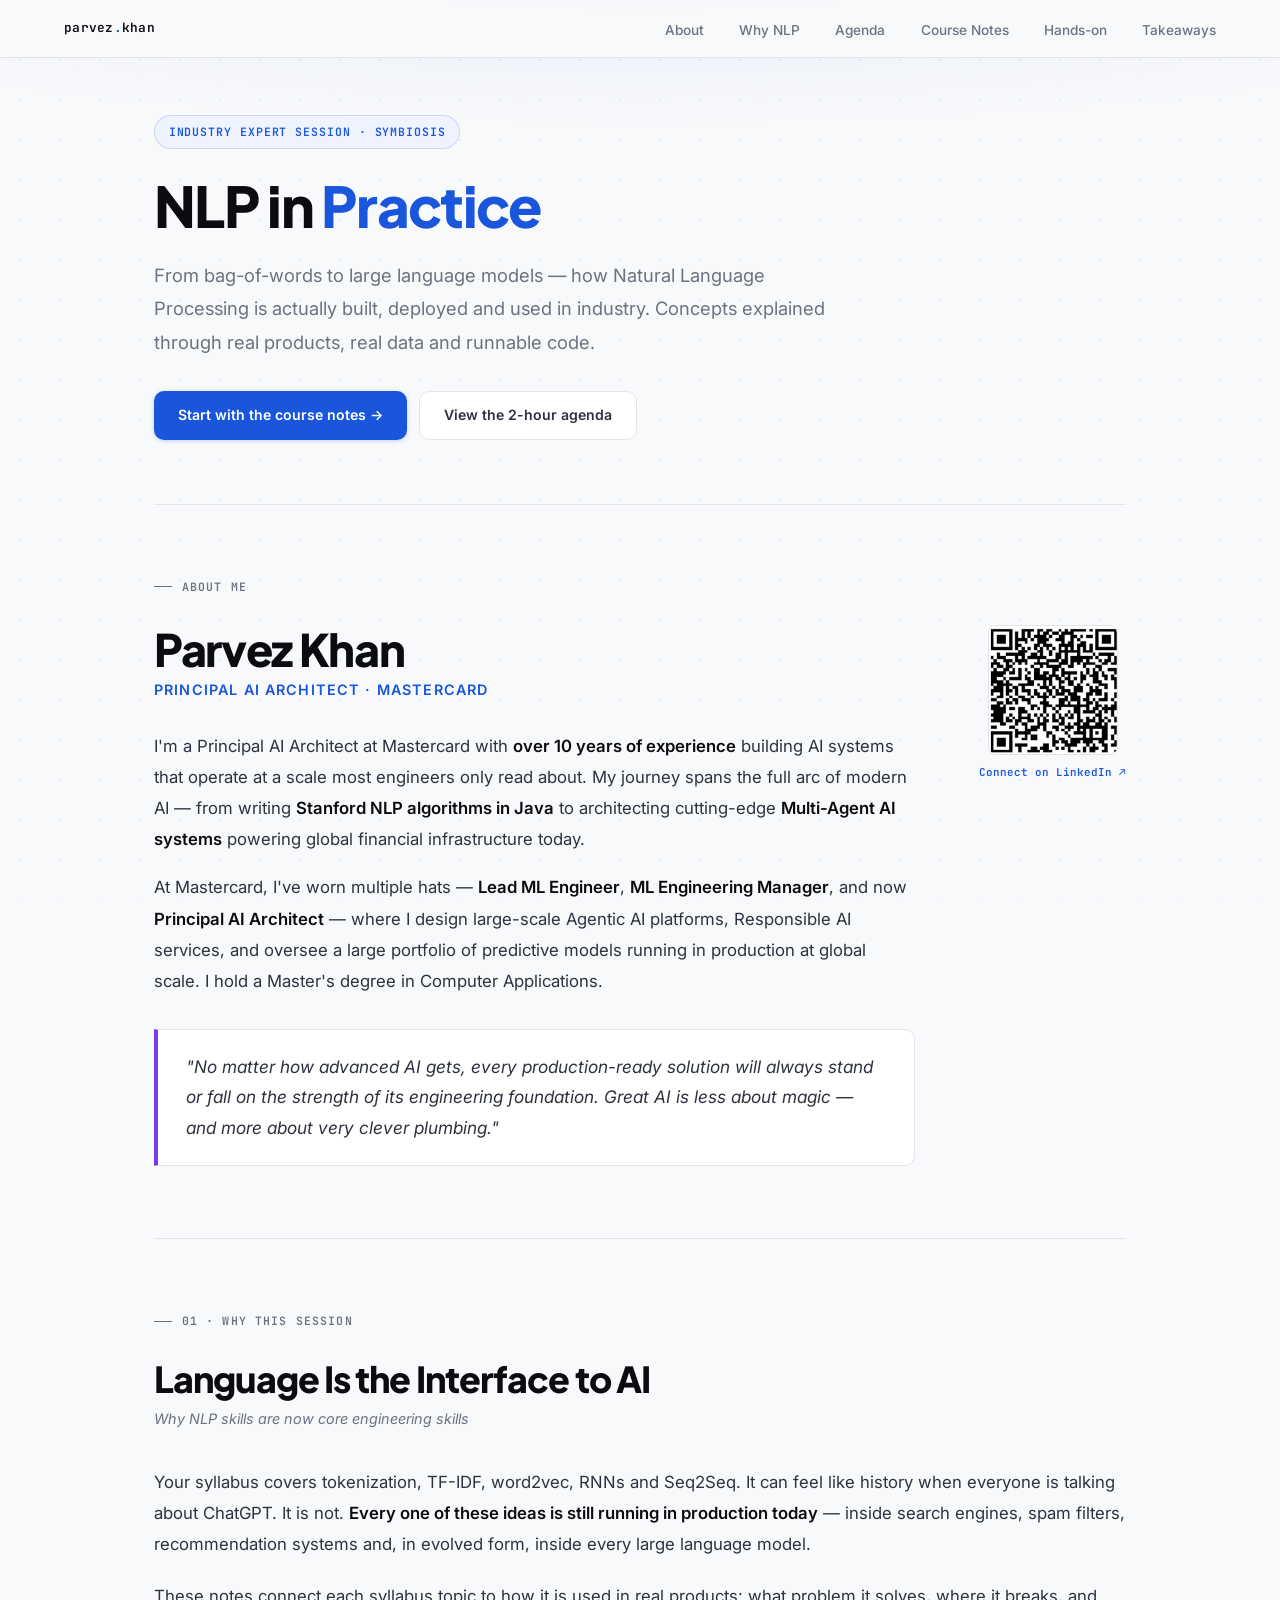
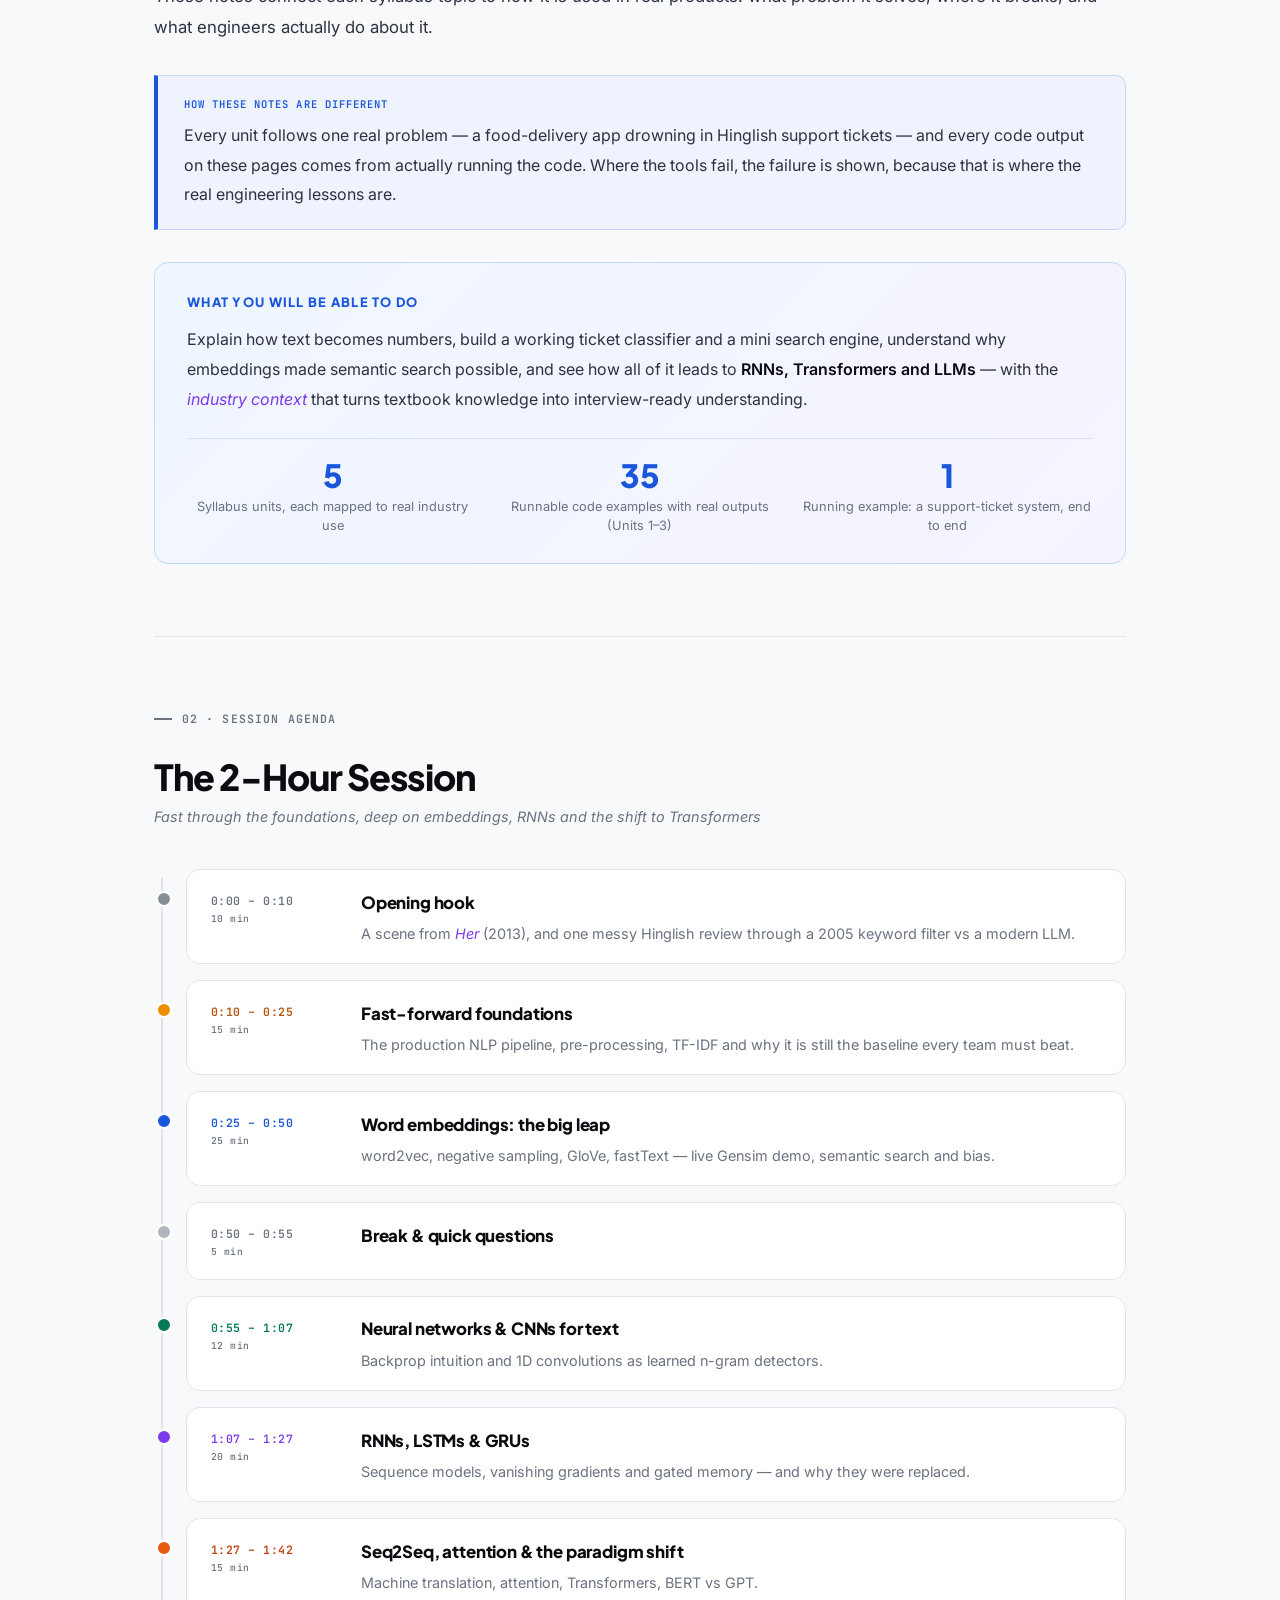
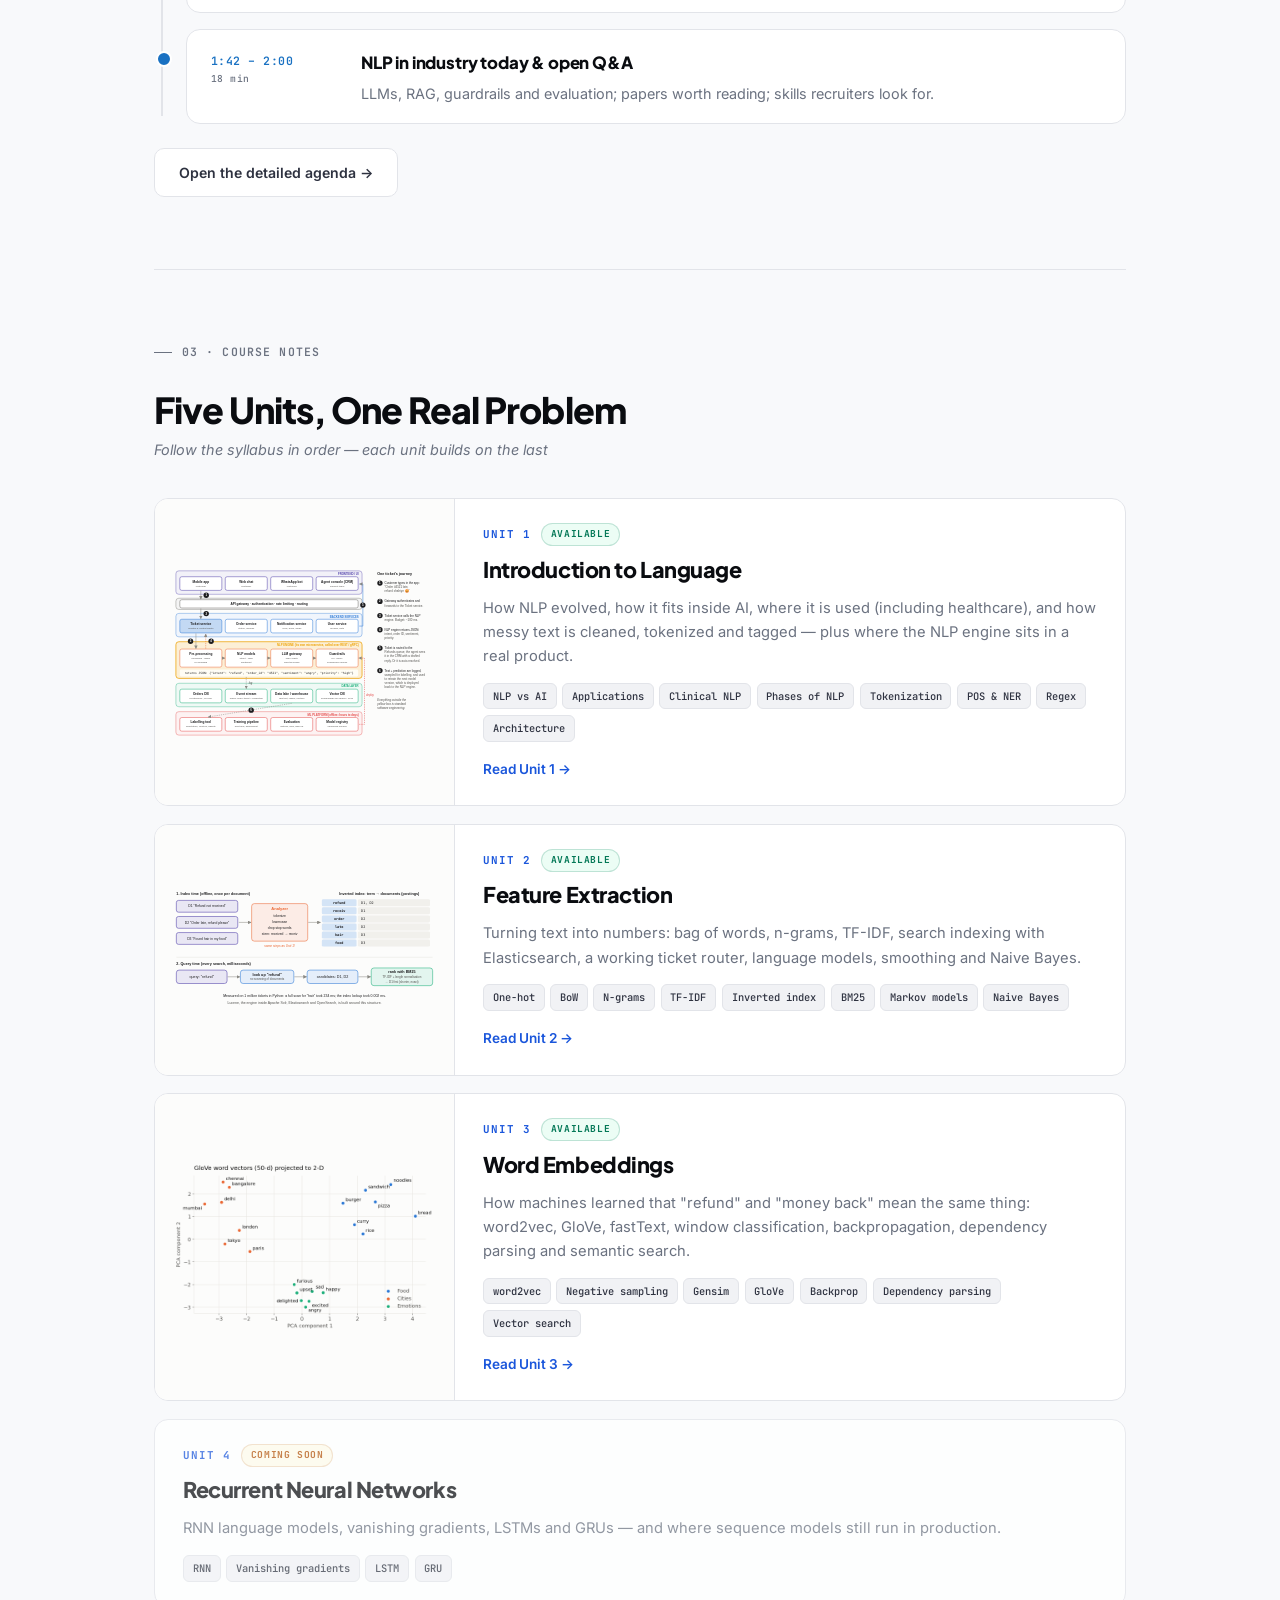
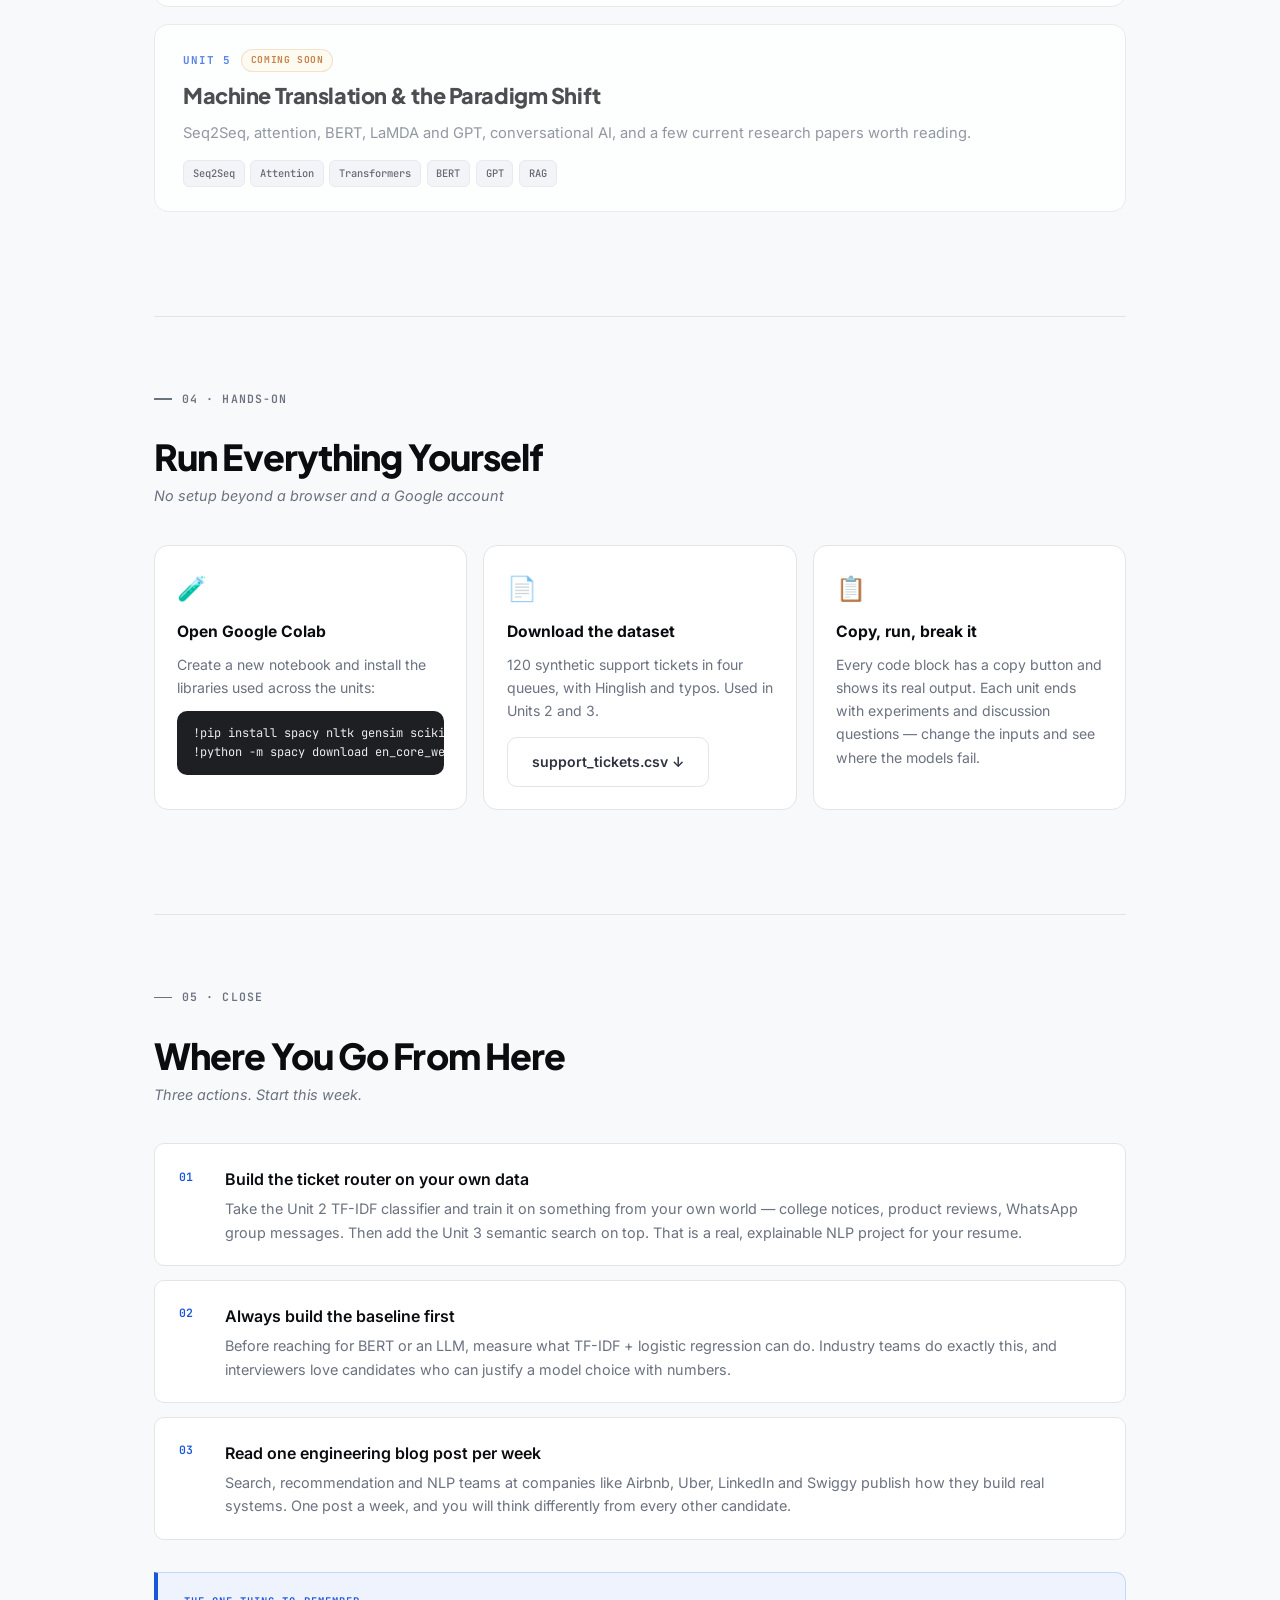
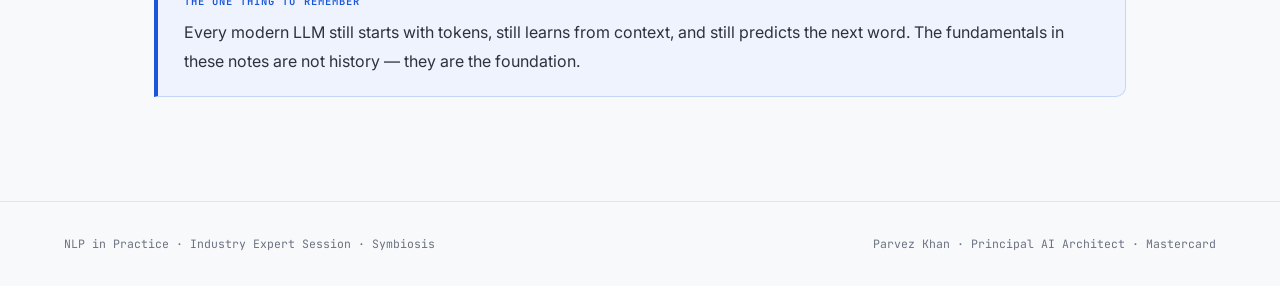
==== nlp_session_site/index.html @ 84d64fca "Added unit 1 to 3" ====
<!DOCTYPE html>
<html lang="en">
<head>
  <meta charset="UTF-8"/>
  <meta name="viewport" content="width=device-width, initial-scale=1.0"/>
  <title>NLP in Practice — Parvez Khan</title>
  <meta name="description" content="Industry expert session on Natural Language Processing for Symbiosis students: course notes, diagrams, runnable code and real-world examples."/>
  <link href="https://fonts.googleapis.com/css2?family=Inter:wght@300;400;500;600;700&family=Plus+Jakarta+Sans:wght@700;800&family=JetBrains+Mono:wght@400;500;600&display=swap" rel="stylesheet"/>
  <style>
    :root {
      --bg:         #f8f9fb;
      --bg2:        #f1f2f5;
      --surface:    #ffffff;
      --border:     #e2e4e9;
      --border2:    #cdd0d8;
      --ink:        #0a0c10;
      --ink2:       #2e3240;
      --ink3:       #6b7280;
      --accent:     #1a56db;
      --accent-bg:  #eef3fd;
      --accent2:    #7c3aed;
      --accent2-bg: #f3f0ff;
      --green:      #047857;
      --green-bg:   #ecfdf5;
      --amber:      #b45309;
      --amber-bg:   #fffbeb;
      --radius:     10px;
      --radius-lg:  14px;
    }
    *, *::before, *::after { margin: 0; padding: 0; box-sizing: border-box; }
    html { scroll-behavior: smooth; scroll-padding-top: 72px; }
    body {
      background: var(--bg); color: var(--ink);
      font-family: 'Inter', sans-serif; font-weight: 400;
      line-height: 1.75; font-size: 20px;
    }
    body::before {
      content: ''; position: fixed; inset: 0; z-index: 0; pointer-events: none;
      background-image:
        radial-gradient(circle, rgba(26,86,219,0.07) 1px, transparent 1px),
        radial-gradient(circle, rgba(124,58,237,0.04) 1px, transparent 1px);
      background-size: 40px 40px, 80px 80px;
      background-position: 0 0, 20px 20px;
    }
    body::after {
      content: ''; position: fixed; top: 0; left: 0; right: 0; height: 420px;
      z-index: 0; pointer-events: none;
      background: radial-gradient(ellipse 80% 40% at 50% -10%, rgba(26,86,219,0.08), transparent);
    }
    .page, nav, footer { position: relative; z-index: 1; }
    a { color: var(--accent); }

    /* NAV */
    nav {
      position: fixed; top: 0; left: 0; right: 0; z-index: 100;
      background: rgba(248,249,251,0.94); backdrop-filter: blur(14px);
      border-bottom: 1px solid var(--border); height: 58px;
      display: flex; align-items: center; justify-content: space-between; padding: 0 4rem;
    }
    .nav-logo { font-family: 'JetBrains Mono', monospace; font-size: 0.8rem; font-weight: 600; color: var(--ink); letter-spacing: 0.02em; text-decoration: none; }
    .nav-logo span { color: var(--accent); }
    .nav-links { display: flex; gap: 2.2rem; list-style: none; }
    .nav-links a { font-size: 0.85rem; color: var(--ink3); text-decoration: none; font-weight: 500; transition: color 0.15s; }
    .nav-links a:hover { color: var(--ink); }

    /* LAYOUT */
    .page { max-width: 1100px; margin: 0 auto; padding: 0 4rem; }

    /* HEADER */
    .page-header { padding: 7rem 0 4rem; border-bottom: 1px solid var(--border); }
    .page-kicker {
      display: inline-flex; align-items: center; gap: 0.5rem;
      background: var(--accent-bg); color: var(--accent);
      font-family: 'JetBrains Mono', monospace; font-size: 0.72rem; font-weight: 600;
      letter-spacing: 0.08em; text-transform: uppercase;
      padding: 0.35rem 0.85rem; border-radius: 999px;
      border: 1px solid rgba(26,86,219,0.18); margin-bottom: 1.75rem;
    }
    .page-title {
      font-family: 'Plus Jakarta Sans', sans-serif;
      font-size: clamp(2.2rem, 4.4vw, 3.8rem); line-height: 1.04; letter-spacing: -0.03em;
      font-weight: 800; color: var(--ink); margin-bottom: 1.5rem;
    }
    .page-title .accent-word { color: var(--accent); }
    .page-desc { font-size: 1.15rem; color: var(--ink3); max-width: 700px; line-height: 1.8; }
    .header-actions { display: flex; flex-wrap: wrap; gap: 0.75rem; margin-top: 2rem; }
    .btn {
      display: inline-flex; align-items: center; gap: 0.4rem;
      font-size: 0.88rem; font-weight: 600; padding: 0.7rem 1.5rem; border-radius: var(--radius);
      text-decoration: none; transition: all 0.15s; white-space: nowrap;
      background: var(--accent); color: #fff; box-shadow: 0 1px 4px rgba(26,86,219,0.25);
    }
    .btn:hover { background: #1648c2; transform: translateY(-1px); box-shadow: 0 4px 10px rgba(26,86,219,0.3); }
    .btn.ghost { background: var(--surface); color: var(--ink2); border: 1px solid var(--border); box-shadow: none; }
    .btn.ghost:hover { border-color: var(--border2); color: var(--ink); }

    /* ABOUT */
    .about-section { padding: 4.5rem 0; border-bottom: 1px solid var(--border); }
    .about-layout { display: grid; grid-template-columns: 1fr auto; gap: 4rem; align-items: start; }
    .section-label {
      font-family: 'JetBrains Mono', monospace; font-size: 0.72rem; font-weight: 600;
      color: var(--ink3); text-transform: uppercase; letter-spacing: 0.1em; margin-bottom: 1.75rem;
      display: flex; align-items: center; gap: 0.6rem;
    }
    .section-label::before { content: ''; display: inline-block; width: 18px; height: 1.5px; background: var(--ink3); }
    .about-name { font-family: 'Plus Jakarta Sans', sans-serif; font-size: 2.8rem; font-weight: 800; letter-spacing: -0.03em; color: var(--ink); margin-bottom: 0.35rem; line-height: 1.05; }
    .about-role { font-size: 0.9rem; font-weight: 600; color: var(--accent); text-transform: uppercase; letter-spacing: 0.08em; margin-bottom: 1.75rem; }
    .about-bio { font-size: 1.05rem; color: var(--ink2); line-height: 1.85; margin-bottom: 1.1rem; }
    .about-bio strong { color: var(--ink); font-weight: 600; }
    .belief-card {
      background: var(--surface); border: 1px solid var(--border); border-left: 4px solid var(--accent2);
      border-radius: 0 var(--radius) var(--radius) 0; padding: 1.4rem 1.75rem; margin-top: 2rem;
    }
    .belief-card p { font-size: 1.08rem; font-style: italic; color: var(--ink2); line-height: 1.75; margin: 0; }
    .qr { width: 130px; height: 130px; border-radius: 8px; display: block; border: 1px solid var(--border); background: #fff; }
    .qr-link { display: flex; flex-direction: column; align-items: center; gap: 0.5rem; text-decoration: none; }
    .qr-link span { font-family: 'JetBrains Mono', monospace; font-size: 0.68rem; font-weight: 600; color: var(--accent); }
    .qr-link:hover span { text-decoration: underline; }

    /* SECTIONS */
    .section { padding: 4.5rem 0; border-bottom: 1px solid var(--border); }
    .section:last-child { border-bottom: none; }
    h2 { font-family: 'Plus Jakarta Sans', sans-serif; font-size: clamp(1.8rem, 2.8vw, 2.5rem); font-weight: 800; line-height: 1.12; letter-spacing: -0.025em; color: var(--ink); margin-bottom: 0.4rem; }
    .section-sub { font-size: 0.9rem; color: var(--ink3); margin-bottom: 2.25rem; font-style: italic; }
    p { margin-bottom: 1.3rem; color: var(--ink2); font-size: 1.05rem; line-height: 1.85; }
    p:last-child { margin-bottom: 0; }
    strong { color: var(--ink); font-weight: 600; }
    em { color: var(--accent2); font-style: italic; }
    code { font-family: 'JetBrains Mono', monospace; font-size: 0.82em; background: var(--bg2); padding: 0.15em 0.45em; border-radius: 4px; color: var(--accent2); border: 1px solid var(--border); }

    .callout {
      background: var(--accent-bg); border: 1px solid rgba(26,86,219,0.18); border-left: 4px solid var(--accent);
      border-radius: 0 var(--radius) var(--radius) 0; padding: 1.2rem 1.6rem; margin: 2rem 0;
    }
    .callout-label { font-family: 'JetBrains Mono', monospace; font-size: 0.66rem; font-weight: 600; color: var(--accent); text-transform: uppercase; letter-spacing: 0.1em; margin-bottom: 0.45rem; }
    .callout p { margin: 0; font-size: 1rem; }

    .why-matters-box {
      margin-top: 2rem; background: linear-gradient(135deg, #eff6ff 0%, #f5f3ff 100%);
      border: 1px solid #bfdbfe; border-radius: var(--radius-lg); padding: 1.75rem 2rem;
    }
    .why-matters-label { font-family: 'Plus Jakarta Sans', sans-serif; font-size: 0.8rem; font-weight: 800; color: var(--accent); text-transform: uppercase; letter-spacing: 0.1em; margin-bottom: 0.75rem; }
    .why-matters-text { font-size: 1rem; color: var(--ink2); line-height: 1.85; margin-bottom: 1.5rem; }
    .why-stats { display: grid; grid-template-columns: repeat(3, 1fr); gap: 1rem; padding-top: 1.25rem; border-top: 1px solid rgba(26,86,219,0.12); }
    .why-stat { text-align: center; }
    .why-stat-num { font-family: 'Plus Jakarta Sans', sans-serif; font-size: 2rem; font-weight: 800; color: var(--accent); line-height: 1; margin-bottom: 0.35rem; }
    .why-stat-label { font-size: 0.8rem; color: var(--ink3); line-height: 1.5; }

    /* AGENDA TIMELINE */
    .timeline { margin: 2.5rem 0 1.5rem; position: relative; padding-left: 2rem; }
    .timeline::before { content: ''; position: absolute; left: 7px; top: 8px; bottom: 8px; width: 2px; background: var(--border); }
    .timeline-item { position: relative; margin-bottom: 1rem; }
    .timeline-dot { width: 16px; height: 16px; border-radius: 50%; position: absolute; left: -1.9rem; top: 1.35rem; border: 2px solid var(--surface); }
    .timeline-content { background: var(--surface); border: 1px solid var(--border); border-radius: var(--radius-lg); padding: 1.1rem 1.5rem; transition: box-shadow 0.15s; display: grid; grid-template-columns: 130px 1fr; gap: 1.25rem; }
    .timeline-content:hover { box-shadow: 0 2px 12px rgba(0,0,0,0.06); }
    .timeline-era { font-family: 'JetBrains Mono', monospace; font-size: 0.72rem; font-weight: 600; letter-spacing: 0.04em; padding-top: 0.2rem; }
    .timeline-era small { display: block; color: var(--ink3); font-weight: 500; }
    .timeline-title { font-family: 'Plus Jakarta Sans', sans-serif; font-size: 1.05rem; font-weight: 800; color: var(--ink); margin-bottom: 0.3rem; letter-spacing: -0.01em; }
    .timeline-desc { font-size: 0.9rem; color: var(--ink3); line-height: 1.65; margin: 0; }

    /* UNIT CARDS */
    .unit-grid { display: grid; grid-template-columns: 1fr; gap: 1.1rem; margin: 2rem 0; }
    .unit-card {
      display: grid; grid-template-columns: 300px 1fr; gap: 0;
      background: var(--surface); border: 1px solid var(--border); border-radius: var(--radius-lg);
      overflow: hidden; text-decoration: none; color: inherit;
      transition: box-shadow 0.15s, border-color 0.15s, transform 0.15s;
    }
    a.unit-card:hover { box-shadow: 0 6px 22px rgba(0,0,0,0.07); border-color: var(--border2); transform: translateY(-2px); }
    .unit-thumb { background: #fcfcfb; border-right: 1px solid var(--border); display: flex; align-items: center; justify-content: center; padding: 1rem; }
    .unit-thumb img { width: 100%; height: auto; display: block; }
    .unit-body { padding: 1.5rem 1.75rem; }
    .unit-num { font-family: 'JetBrains Mono', monospace; font-size: 0.68rem; font-weight: 700; color: var(--accent); text-transform: uppercase; letter-spacing: 0.1em; margin-bottom: 0.3rem; display: flex; gap: 0.6rem; align-items: center; }
    .status { font-size: 0.6rem; padding: 0.12rem 0.55rem; border-radius: 999px; letter-spacing: 0.06em; }
    .status.live { background: var(--green-bg); color: var(--green); border: 1px solid rgba(4,120,87,0.2); }
    .status.soon { background: var(--amber-bg); color: var(--amber); border: 1px solid rgba(180,83,9,0.2); }
    .unit-title { font-family: 'Plus Jakarta Sans', sans-serif; font-size: 1.35rem; font-weight: 800; letter-spacing: -0.02em; color: var(--ink); margin-bottom: 0.45rem; }
    .unit-desc { font-size: 0.92rem; color: var(--ink3); line-height: 1.65; margin-bottom: 0.9rem; }
    .chips { display: flex; flex-wrap: wrap; gap: 0.35rem; }
    .chip { font-family: 'JetBrains Mono', monospace; font-size: 0.65rem; font-weight: 500; padding: 0.2rem 0.55rem; border-radius: 6px; background: var(--bg2); color: var(--ink2); border: 1px solid var(--border); }
    .unit-cta { margin-top: 1rem; font-size: 0.85rem; font-weight: 600; color: var(--accent); }
    .unit-card.disabled { opacity: 0.72; grid-template-columns: 1fr; }
    .unit-card.disabled .unit-cta { color: var(--ink3); }

    /* HANDS-ON */
    .hands-grid { display: grid; grid-template-columns: repeat(3, 1fr); gap: 1rem; margin: 2rem 0; }
    .hands-card { min-width: 0; background: var(--surface); border: 1px solid var(--border); border-radius: var(--radius-lg); padding: 1.4rem; }
    .hands-icon { font-size: 1.5rem; margin-bottom: 0.5rem; }
    .hands-title { font-size: 0.98rem; font-weight: 700; color: var(--ink); margin-bottom: 0.45rem; }
    .hands-desc { font-size: 0.88rem; color: var(--ink3); line-height: 1.65; margin: 0; }
    pre.cmd { font-family: 'JetBrains Mono', monospace; font-size: 0.75rem; background: #1e1f23; color: #e9ecef; border-radius: var(--radius); padding: 0.8rem 1rem; margin-top: 0.75rem; overflow-x: auto; white-space: pre; line-height: 1.6; }

    /* TAKEAWAYS */
    .takeaway-list { counter-reset: tw; list-style: none; margin: 2rem 0; display: flex; flex-direction: column; gap: 0.85rem; }
    .takeaway-list li { counter-increment: tw; display: flex; gap: 1.25rem; align-items: flex-start; background: var(--surface); border: 1px solid var(--border); border-radius: var(--radius); padding: 1.3rem 1.5rem; }
    .takeaway-list li::before { content: "0" counter(tw); font-family: 'JetBrains Mono', monospace; font-size: 0.72rem; font-weight: 600; color: var(--accent); min-width: 26px; padding-top: 0.1rem; }
    .tw-title { font-weight: 600; font-size: 1rem; color: var(--ink); margin-bottom: 0.25rem; }
    .tw-desc { font-size: 0.9rem; color: var(--ink3); margin: 0; line-height: 1.65; }

    footer { border-top: 1px solid var(--border); padding: 2rem 4rem; display: flex; align-items: center; justify-content: space-between; font-size: 0.82rem; color: var(--ink3); flex-wrap: wrap; gap: 0.5rem; }
    footer span { font-family: 'JetBrains Mono', monospace; font-size: 0.72rem; }

    @media (max-width: 900px) {
      .page { padding: 0 2rem; }
      nav { padding: 0 2rem; }
      footer { padding: 2rem; }
      .unit-card { grid-template-columns: 1fr; }
      .unit-thumb { border-right: 0; border-bottom: 1px solid var(--border); max-height: 220px; overflow: hidden; }
      .hands-grid { grid-template-columns: minmax(0, 1fr); }
    }
    @media (max-width: 640px) {
      body { font-size: 18px; }
      .page { padding: 0 16px; }
      nav { padding: 0 16px; }
      footer { padding: 1.5rem 16px; }
      .nav-links { display: none; }
      .page-header { padding: 5.5rem 0 3rem; }
      .about-layout { grid-template-columns: 1fr; gap: 1.5rem; }
      .why-stats { grid-template-columns: 1fr; }
      .timeline-content { grid-template-columns: 1fr; gap: 0.3rem; }
      .why-matters-box { padding: 1.4rem; }
    }
  </style>
</head>
<body>

<nav>
  <a class="nav-logo" href="#top">parvez<span>.</span>khan</a>
  <ul class="nav-links">
    <li><a href="#about">About</a></li>
    <li><a href="#why">Why NLP</a></li>
    <li><a href="#agenda">Agenda</a></li>
    <li><a href="#units">Course Notes</a></li>
    <li><a href="#hands-on">Hands-on</a></li>
    <li><a href="#takeaways">Takeaways</a></li>
  </ul>
</nav>

<div class="page" id="top">

  <!-- HEADER -->
  <header class="page-header">
    <div class="page-kicker">Industry Expert Session · Symbiosis</div>
    <h1 class="page-title">NLP in <span class="accent-word">Practice</span></h1>
    <p class="page-desc">From bag-of-words to large language models — how Natural Language Processing is actually built, deployed and used in industry. Concepts explained through real products, real data and runnable code.</p>
    <div class="header-actions">
      <a class="btn" href="#units">Start with the course notes →</a>
      <a class="btn ghost" href="agenda.html">View the 2-hour agenda</a>
    </div>
  </header>

  <!-- ABOUT -->
  <section class="about-section" id="about">
    <div class="section-label">About Me</div>
    <div class="about-layout">
      <div>
        <div class="about-name">Parvez Khan</div>
        <div class="about-role">Principal AI Architect · Mastercard</div>
        <p class="about-bio">
          I'm a Principal AI Architect at Mastercard with <strong>over 10 years of experience</strong> building AI systems that operate at a scale most engineers only read about. My journey spans the full arc of modern AI — from writing <strong>Stanford NLP algorithms in Java</strong> to architecting cutting-edge <strong>Multi-Agent AI systems</strong> powering global financial infrastructure today.
        </p>
        <p class="about-bio">
          At Mastercard, I've worn multiple hats — <strong>Lead ML Engineer</strong>, <strong>ML Engineering Manager</strong>, and now <strong>Principal AI Architect</strong> — where I design large-scale Agentic AI platforms, Responsible AI services, and oversee a large portfolio of predictive models running in production at global scale. I hold a Master's degree in Computer Applications.
        </p>
        <div class="belief-card">
          <p>"No matter how advanced AI gets, every production-ready solution will always stand or fall on the strength of its engineering foundation. Great AI is less about magic — and more about very clever plumbing."</p>
        </div>
      </div>
      <a class="qr-link" href="https://www.linkedin.com/in/parvez-k-389065105" target="_blank" rel="noopener">
        <img class="qr" src="static/images/Parvez-LinkedIn-QR.jpeg" width="130" height="130" alt="QR code linking to Parvez Khan's LinkedIn profile"/>
        <span>Connect on LinkedIn ↗</span>
      </a>
    </div>
  </section>

  <!-- 01 WHY -->
  <section class="section" id="why">
    <div class="section-label">01 · Why This Session</div>
    <h2>Language Is the Interface to AI</h2>
    <div class="section-sub">Why NLP skills are now core engineering skills</div>
    <p>Your syllabus covers tokenization, TF-IDF, word2vec, RNNs and Seq2Seq. It can feel like history when everyone is talking about ChatGPT. It is not. <strong>Every one of these ideas is still running in production today</strong> — inside search engines, spam filters, recommendation systems and, in evolved form, inside every large language model.</p>
    <p>These notes connect each syllabus topic to how it is used in real products: what problem it solves, where it breaks, and what engineers actually do about it.</p>
    <div class="callout">
      <div class="callout-label">How these notes are different</div>
      <p>Every unit follows one real problem — a food-delivery app drowning in Hinglish support tickets — and every code output on these pages comes from actually running the code. Where the tools fail, the failure is shown, because that is where the real engineering lessons are.</p>
    </div>
    <div class="why-matters-box">
      <div class="why-matters-label">What you will be able to do</div>
      <p class="why-matters-text">Explain how text becomes numbers, build a working ticket classifier and a mini search engine, understand why embeddings made semantic search possible, and see how all of it leads to <strong>RNNs, Transformers and LLMs</strong> — with the <em>industry context</em> that turns textbook knowledge into interview-ready understanding.</p>
      <div class="why-stats">
        <div class="why-stat"><div class="why-stat-num">5</div><div class="why-stat-label">Syllabus units, each mapped to real industry use</div></div>
        <div class="why-stat"><div class="why-stat-num">35</div><div class="why-stat-label">Runnable code examples with real outputs (Units 1–3)</div></div>
        <div class="why-stat"><div class="why-stat-num">1</div><div class="why-stat-label">Running example: a support-ticket system, end to end</div></div>
      </div>
    </div>
  </section>

  <!-- 02 AGENDA -->
  <section class="section" id="agenda">
    <div class="section-label">02 · Session Agenda</div>
    <h2>The 2-Hour Session</h2>
    <div class="section-sub">Fast through the foundations, deep on embeddings, RNNs and the shift to Transformers</div>
    <div class="timeline">
      <div class="timeline-item"><div class="timeline-dot" style="background:#868e96"></div><div class="timeline-content"><div class="timeline-era" style="color:#6b7280">0:00 – 0:10<small>10 min</small></div><div><div class="timeline-title">Opening hook</div><p class="timeline-desc">A scene from <em>Her</em> (2013), and one messy Hinglish review through a 2005 keyword filter vs a modern LLM.</p></div></div></div>
      <div class="timeline-item"><div class="timeline-dot" style="background:#f08c00"></div><div class="timeline-content"><div class="timeline-era" style="color:#b45309">0:10 – 0:25<small>15 min</small></div><div><div class="timeline-title">Fast-forward foundations</div><p class="timeline-desc">The production NLP pipeline, pre-processing, TF-IDF and why it is still the baseline every team must beat.</p></div></div></div>
      <div class="timeline-item"><div class="timeline-dot" style="background:#1a56db"></div><div class="timeline-content"><div class="timeline-era" style="color:#1a56db">0:25 – 0:50<small>25 min</small></div><div><div class="timeline-title">Word embeddings: the big leap</div><p class="timeline-desc">word2vec, negative sampling, GloVe, fastText — live Gensim demo, semantic search and bias.</p></div></div></div>
      <div class="timeline-item"><div class="timeline-dot" style="background:#adb5bd"></div><div class="timeline-content"><div class="timeline-era" style="color:#6b7280">0:50 – 0:55<small>5 min</small></div><div><div class="timeline-title">Break &amp; quick questions</div></div></div></div>
      <div class="timeline-item"><div class="timeline-dot" style="background:#047857"></div><div class="timeline-content"><div class="timeline-era" style="color:#047857">0:55 – 1:07<small>12 min</small></div><div><div class="timeline-title">Neural networks &amp; CNNs for text</div><p class="timeline-desc">Backprop intuition and 1D convolutions as learned n-gram detectors.</p></div></div></div>
      <div class="timeline-item"><div class="timeline-dot" style="background:#7c3aed"></div><div class="timeline-content"><div class="timeline-era" style="color:#7c3aed">1:07 – 1:27<small>20 min</small></div><div><div class="timeline-title">RNNs, LSTMs &amp; GRUs</div><p class="timeline-desc">Sequence models, vanishing gradients and gated memory — and why they were replaced.</p></div></div></div>
      <div class="timeline-item"><div class="timeline-dot" style="background:#e8590c"></div><div class="timeline-content"><div class="timeline-era" style="color:#c2410c">1:27 – 1:42<small>15 min</small></div><div><div class="timeline-title">Seq2Seq, attention &amp; the paradigm shift</div><p class="timeline-desc">Machine translation, attention, Transformers, BERT vs GPT.</p></div></div></div>
      <div class="timeline-item"><div class="timeline-dot" style="background:#1971c2"></div><div class="timeline-content"><div class="timeline-era" style="color:#1971c2">1:42 – 2:00<small>18 min</small></div><div><div class="timeline-title">NLP in industry today &amp; open Q&amp;A</div><p class="timeline-desc">LLMs, RAG, guardrails and evaluation; papers worth reading; skills recruiters look for.</p></div></div></div>
    </div>
    <a class="btn ghost" href="agenda.html">Open the detailed agenda →</a>
  </section>

  <!-- 03 UNITS -->
  <section class="section" id="units">
    <div class="section-label">03 · Course Notes</div>
    <h2>Five Units, One Real Problem</h2>
    <div class="section-sub">Follow the syllabus in order — each unit builds on the last</div>
    <div class="unit-grid">

      <a class="unit-card" href="unit1_introduction_to_language.html">
        <div class="unit-thumb"><img src="static/images/unit1/nlp_system_architecture.svg" alt="Preview: where the NLP engine sits in a product architecture" loading="lazy"/></div>
        <div class="unit-body">
          <div class="unit-num">Unit 1 <span class="status live">Available</span></div>
          <div class="unit-title">Introduction to Language</div>
          <p class="unit-desc">How NLP evolved, how it fits inside AI, where it is used (including healthcare), and how messy text is cleaned, tokenized and tagged — plus where the NLP engine sits in a real product.</p>
          <div class="chips"><span class="chip">NLP vs AI</span><span class="chip">Applications</span><span class="chip">Clinical NLP</span><span class="chip">Phases of NLP</span><span class="chip">Tokenization</span><span class="chip">POS &amp; NER</span><span class="chip">Regex</span><span class="chip">Architecture</span></div>
          <div class="unit-cta">Read Unit 1 →</div>
        </div>
      </a>

      <a class="unit-card" href="unit2_feature_extraction.html">
        <div class="unit-thumb"><img src="static/images/unit2/inverted_index.svg" alt="Preview: how an inverted index is built and queried" loading="lazy"/></div>
        <div class="unit-body">
          <div class="unit-num">Unit 2 <span class="status live">Available</span></div>
          <div class="unit-title">Feature Extraction</div>
          <p class="unit-desc">Turning text into numbers: bag of words, n-grams, TF-IDF, search indexing with Elasticsearch, a working ticket router, language models, smoothing and Naive Bayes.</p>
          <div class="chips"><span class="chip">One-hot</span><span class="chip">BoW</span><span class="chip">N-grams</span><span class="chip">TF-IDF</span><span class="chip">Inverted index</span><span class="chip">BM25</span><span class="chip">Markov models</span><span class="chip">Naive Bayes</span></div>
          <div class="unit-cta">Read Unit 2 →</div>
        </div>
      </a>

      <a class="unit-card" href="unit3_word_embeddings.html">
        <div class="unit-thumb"><img src="static/images/unit3/embeddings_clusters.png" alt="Preview: GloVe word vectors forming clusters" loading="lazy"/></div>
        <div class="unit-body">
          <div class="unit-num">Unit 3 <span class="status live">Available</span></div>
          <div class="unit-title">Word Embeddings</div>
          <p class="unit-desc">How machines learned that "refund" and "money back" mean the same thing: word2vec, GloVe, fastText, window classification, backpropagation, dependency parsing and semantic search.</p>
          <div class="chips"><span class="chip">word2vec</span><span class="chip">Negative sampling</span><span class="chip">Gensim</span><span class="chip">GloVe</span><span class="chip">Backprop</span><span class="chip">Dependency parsing</span><span class="chip">Vector search</span></div>
          <div class="unit-cta">Read Unit 3 →</div>
        </div>
      </a>

      <div class="unit-card disabled">
        <div class="unit-body">
          <div class="unit-num">Unit 4 <span class="status soon">Coming soon</span></div>
          <div class="unit-title">Recurrent Neural Networks</div>
          <p class="unit-desc">RNN language models, vanishing gradients, LSTMs and GRUs — and where sequence models still run in production.</p>
          <div class="chips"><span class="chip">RNN</span><span class="chip">Vanishing gradients</span><span class="chip">LSTM</span><span class="chip">GRU</span></div>
        </div>
      </div>

      <div class="unit-card disabled">
        <div class="unit-body">
          <div class="unit-num">Unit 5 <span class="status soon">Coming soon</span></div>
          <div class="unit-title">Machine Translation &amp; the Paradigm Shift</div>
          <p class="unit-desc">Seq2Seq, attention, BERT, LaMDA and GPT, conversational AI, and a few current research papers worth reading.</p>
          <div class="chips"><span class="chip">Seq2Seq</span><span class="chip">Attention</span><span class="chip">Transformers</span><span class="chip">BERT</span><span class="chip">GPT</span><span class="chip">RAG</span></div>
        </div>
      </div>

    </div>
  </section>

  <!-- 04 HANDS-ON -->
  <section class="section" id="hands-on">
    <div class="section-label">04 · Hands-on</div>
    <h2>Run Everything Yourself</h2>
    <div class="section-sub">No setup beyond a browser and a Google account</div>
    <div class="hands-grid">
      <div class="hands-card">
        <div class="hands-icon">🧪</div>
        <div class="hands-title">Open Google Colab</div>
        <p class="hands-desc">Create a new notebook and install the libraries used across the units:</p>
        <pre class="cmd">!pip install spacy nltk gensim scikit-learn pandas
!python -m spacy download en_core_web_sm</pre>
      </div>
      <div class="hands-card">
        <div class="hands-icon">📄</div>
        <div class="hands-title">Download the dataset</div>
        <p class="hands-desc">120 synthetic support tickets in four queues, with Hinglish and typos. Used in Units 2 and 3.</p>
        <p style="margin-top:0.9rem"><a class="btn ghost" href="static/data/support_tickets.csv" download>support_tickets.csv ↓</a></p>
      </div>
      <div class="hands-card">
        <div class="hands-icon">📋</div>
        <div class="hands-title">Copy, run, break it</div>
        <p class="hands-desc">Every code block has a copy button and shows its real output. Each unit ends with experiments and discussion questions — change the inputs and see where the models fail.</p>
      </div>
    </div>
  </section>

  <!-- 05 TAKEAWAYS -->
  <section class="section" id="takeaways">
    <div class="section-label">05 · Close</div>
    <h2>Where You Go From Here</h2>
    <div class="section-sub">Three actions. Start this week.</div>
    <ul class="takeaway-list">
      <li><div><div class="tw-title">Build the ticket router on your own data</div><p class="tw-desc">Take the Unit 2 TF-IDF classifier and train it on something from your own world — college notices, product reviews, WhatsApp group messages. Then add the Unit 3 semantic search on top. That is a real, explainable NLP project for your resume.</p></div></li>
      <li><div><div class="tw-title">Always build the baseline first</div><p class="tw-desc">Before reaching for BERT or an LLM, measure what TF-IDF + logistic regression can do. Industry teams do exactly this, and interviewers love candidates who can justify a model choice with numbers.</p></div></li>
      <li><div><div class="tw-title">Read one engineering blog post per week</div><p class="tw-desc">Search, recommendation and NLP teams at companies like Airbnb, Uber, LinkedIn and Swiggy publish how they build real systems. One post a week, and you will think differently from every other candidate.</p></div></li>
    </ul>
    <div class="callout">
      <div class="callout-label">The one thing to remember</div>
      <p>Every modern LLM still starts with tokens, still learns from context, and still predicts the next word. The fundamentals in these notes are not history — they are the foundation.</p>
    </div>
  </section>

</div>

<footer>
  <span>NLP in Practice · Industry Expert Session · Symbiosis</span>
  <span>Parvez Khan · Principal AI Architect · Mastercard</span>
</footer>

</body>
</html>
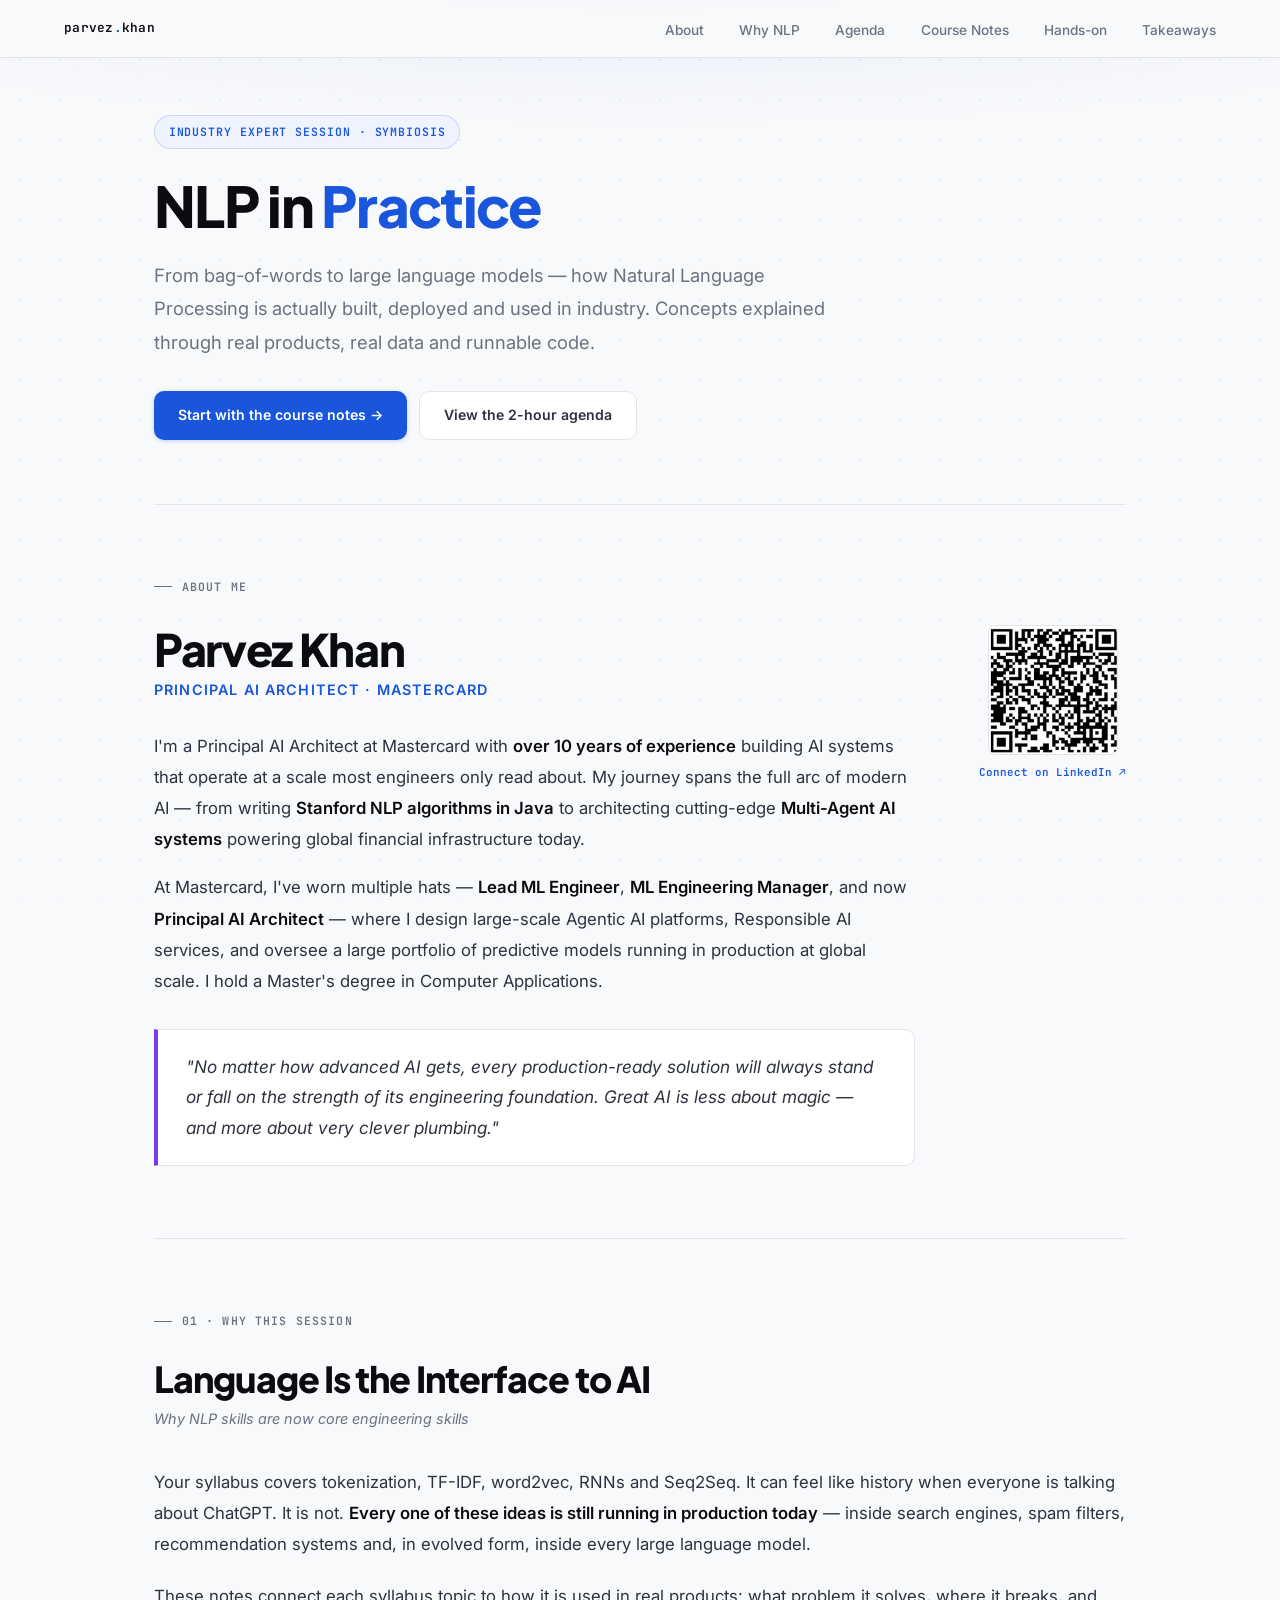
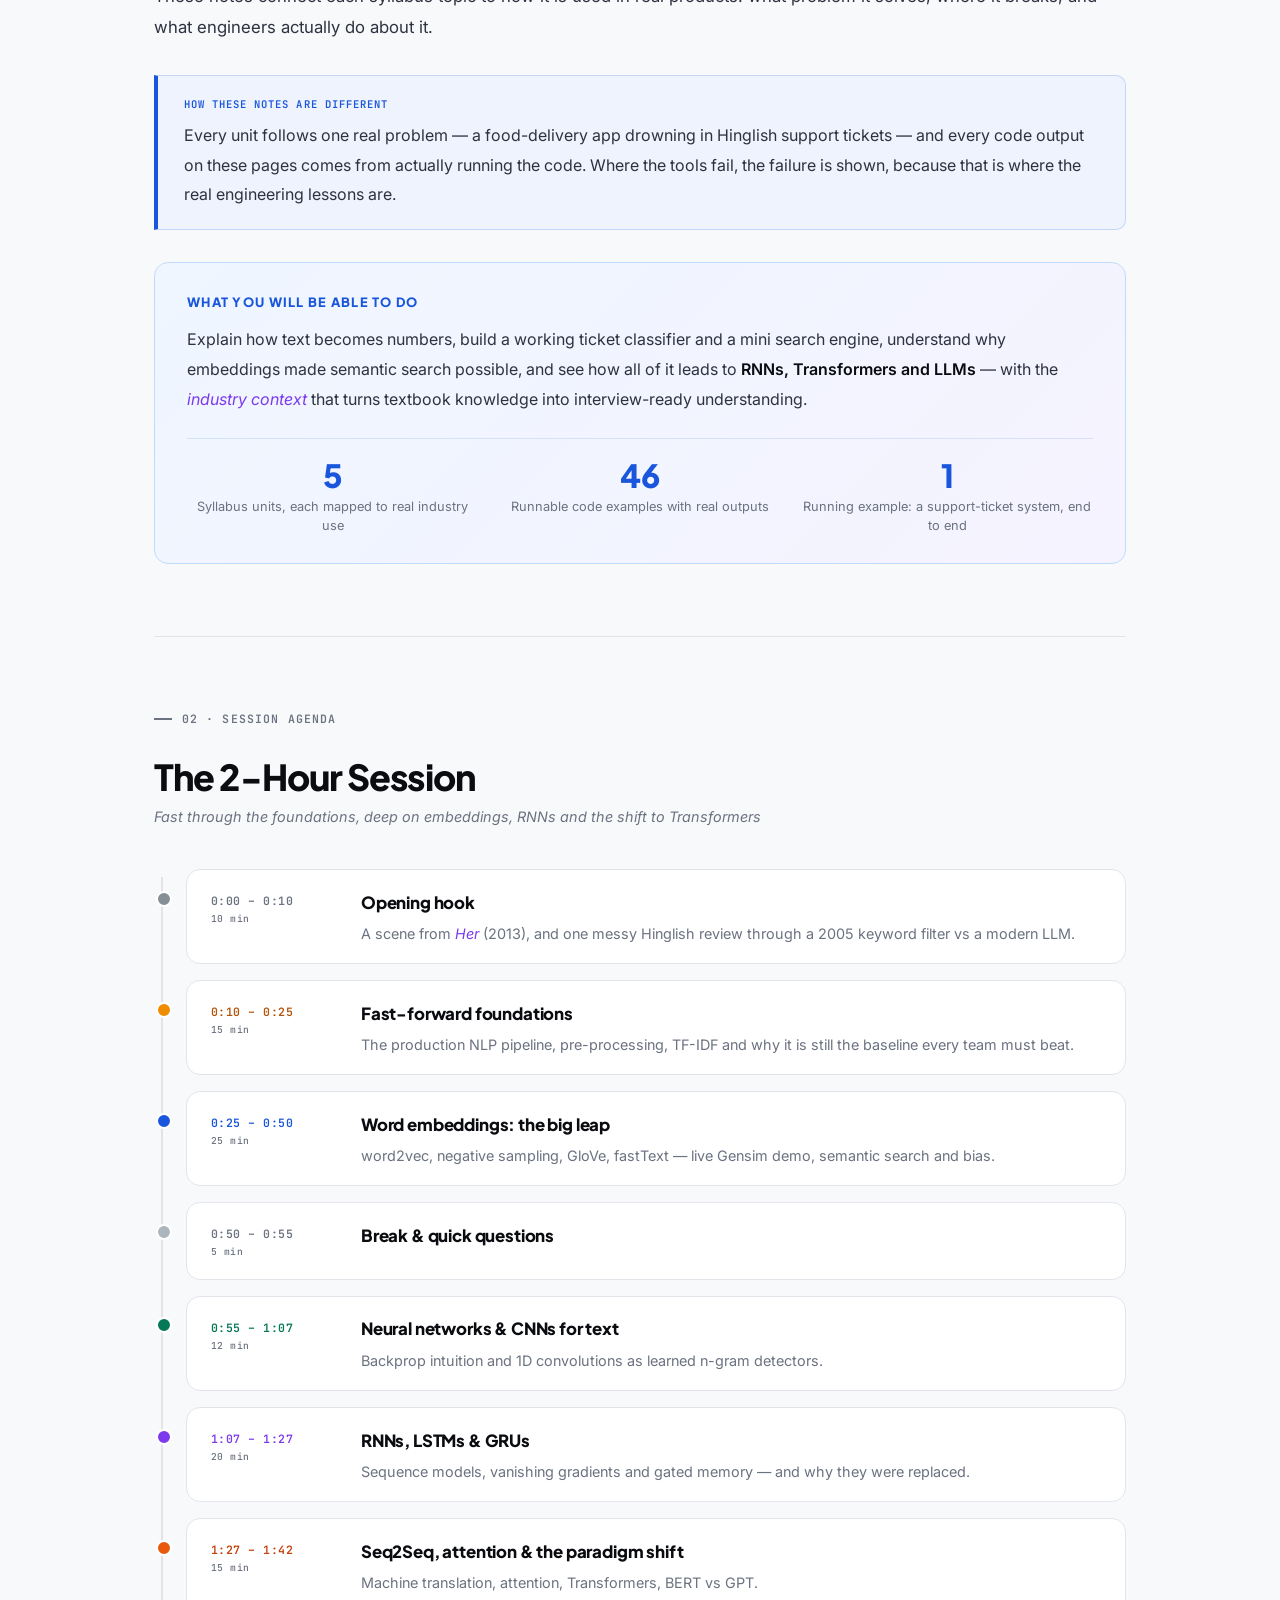
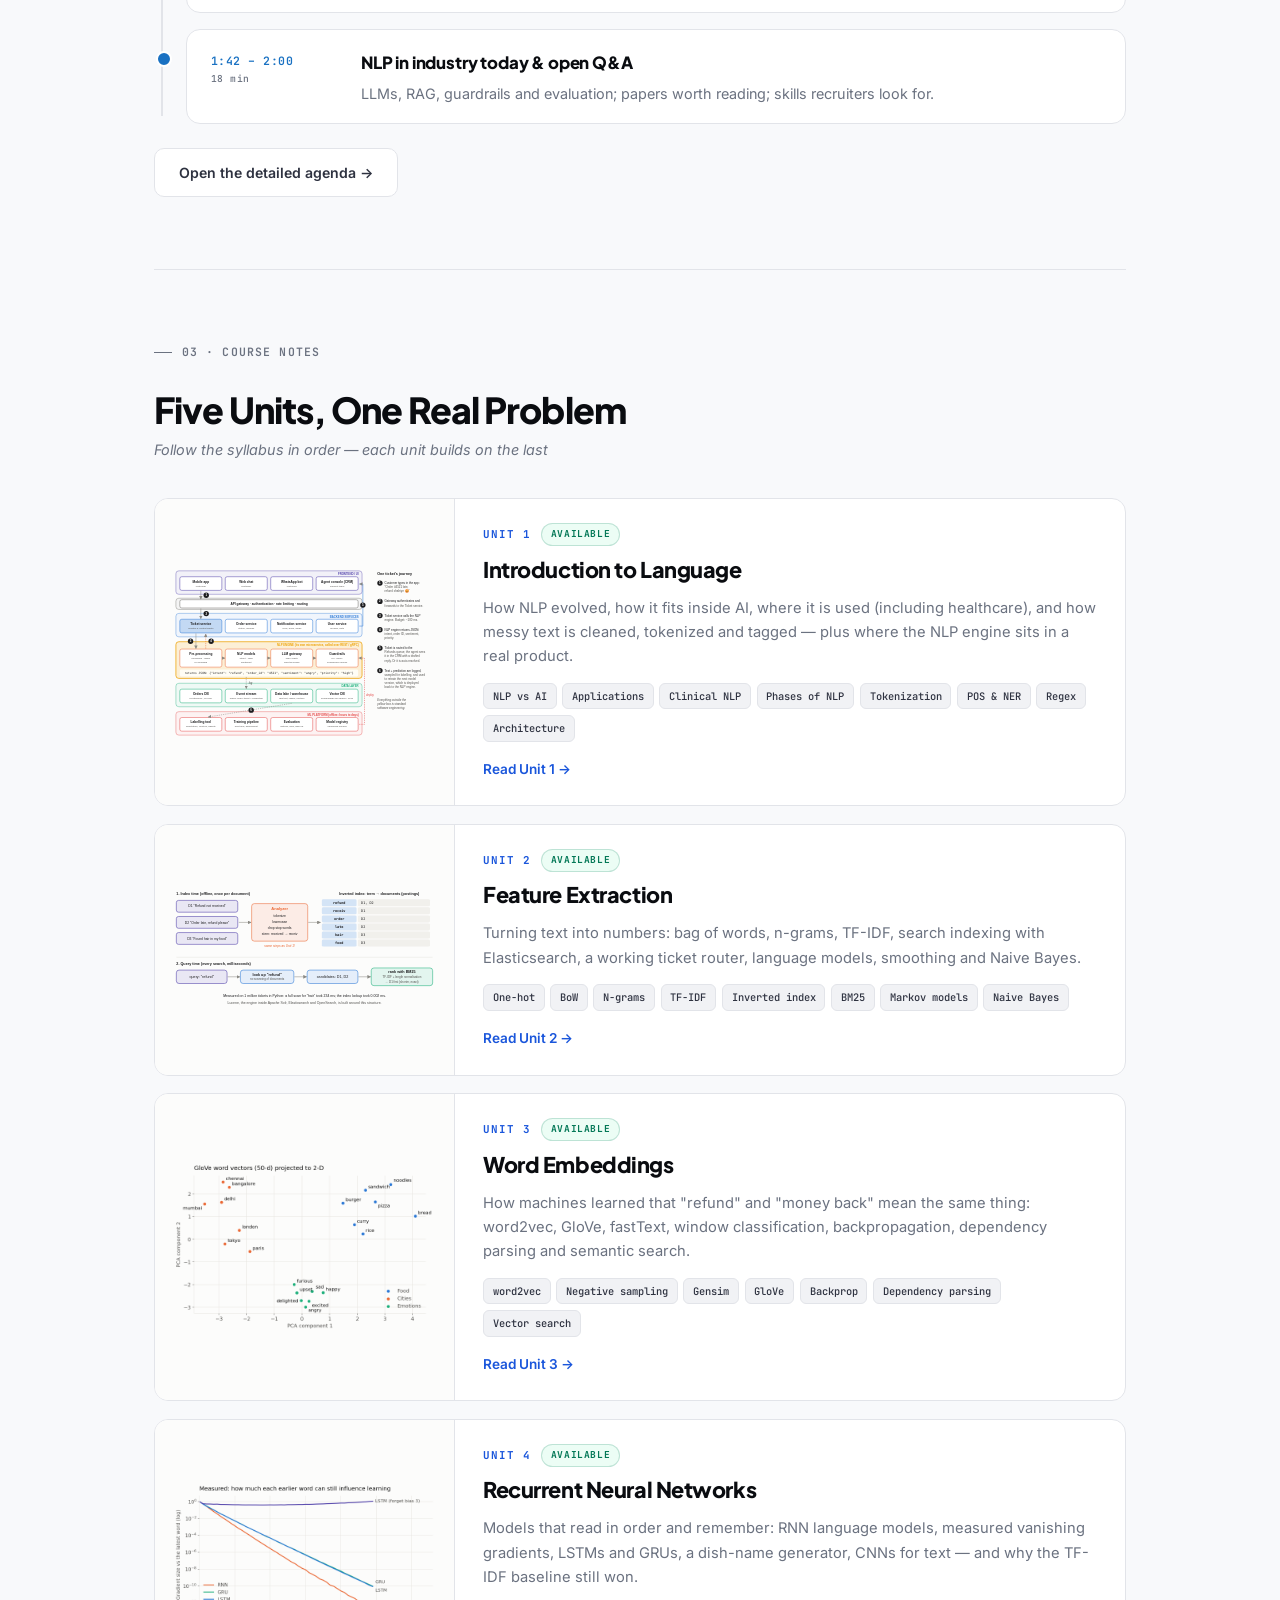
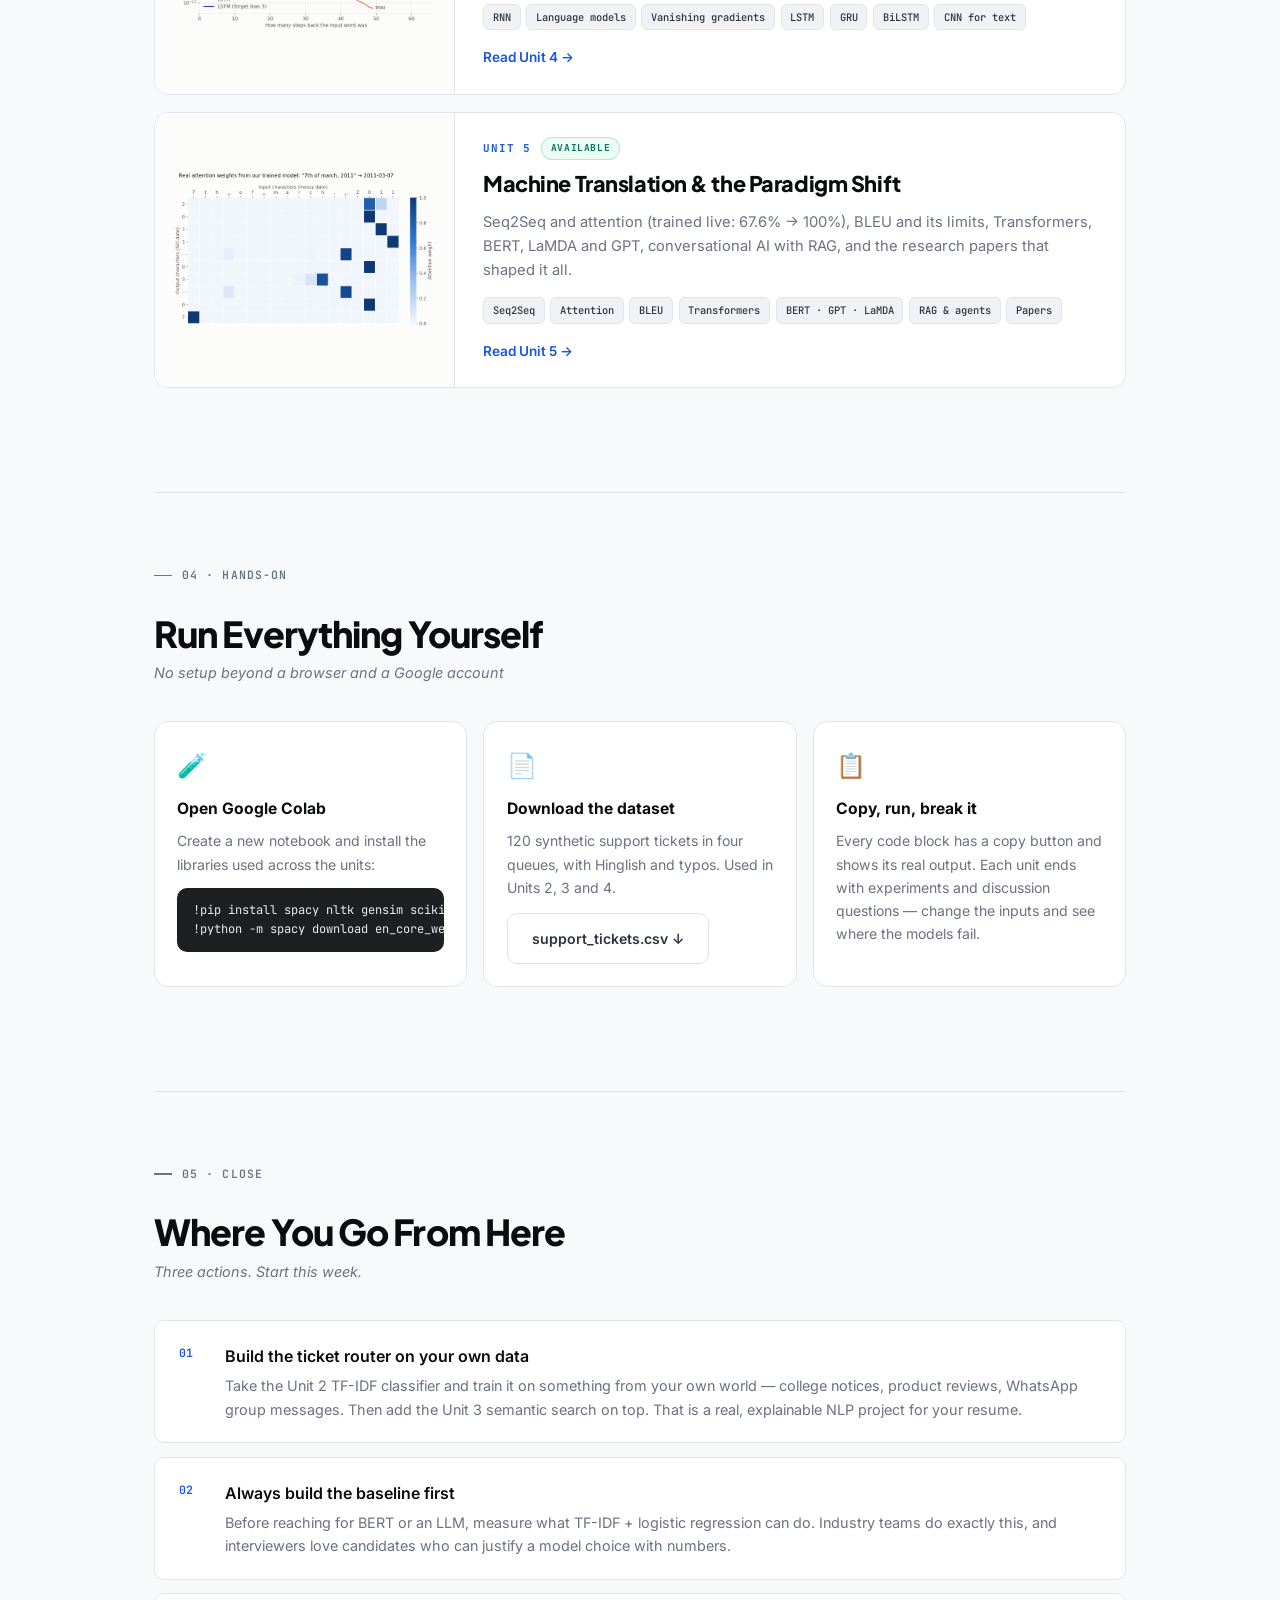
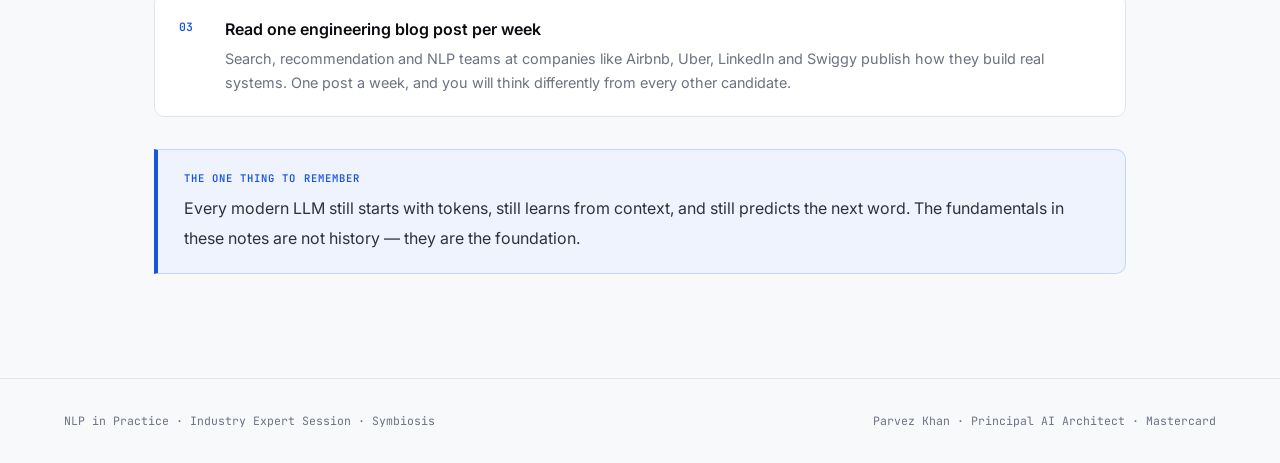
==== commit 4def2ffb: "Added unit 4 to 5" ====
--- a/nlp_session_site/index.html
+++ b/nlp_session_site/index.html
@@ -289,7 +289,7 @@
       <p class="why-matters-text">Explain how text becomes numbers, build a working ticket classifier and a mini search engine, understand why embeddings made semantic search possible, and see how all of it leads to <strong>RNNs, Transformers and LLMs</strong> — with the <em>industry context</em> that turns textbook knowledge into interview-ready understanding.</p>
       <div class="why-stats">
         <div class="why-stat"><div class="why-stat-num">5</div><div class="why-stat-label">Syllabus units, each mapped to real industry use</div></div>
-        <div class="why-stat"><div class="why-stat-num">35</div><div class="why-stat-label">Runnable code examples with real outputs (Units 1–3)</div></div>
+        <div class="why-stat"><div class="why-stat-num">46</div><div class="why-stat-label">Runnable code examples with real outputs</div></div>
         <div class="why-stat"><div class="why-stat-num">1</div><div class="why-stat-label">Running example: a support-ticket system, end to end</div></div>
       </div>
     </div>
@@ -353,23 +353,27 @@
         </div>
       </a>
 
-      <div class="unit-card disabled">
+      <a class="unit-card" href="unit4_recurrent_neural_networks.html">
+        <div class="unit-thumb"><img src="static/images/unit4/gradient_flow_measured.png" alt="Preview: measured gradient flow in RNN, GRU and LSTM" loading="lazy"/></div>
         <div class="unit-body">
-          <div class="unit-num">Unit 4 <span class="status soon">Coming soon</span></div>
+          <div class="unit-num">Unit 4 <span class="status live">Available</span></div>
           <div class="unit-title">Recurrent Neural Networks</div>
-          <p class="unit-desc">RNN language models, vanishing gradients, LSTMs and GRUs — and where sequence models still run in production.</p>
-          <div class="chips"><span class="chip">RNN</span><span class="chip">Vanishing gradients</span><span class="chip">LSTM</span><span class="chip">GRU</span></div>
-        </div>
-      </div>
-
-      <div class="unit-card disabled">
+          <p class="unit-desc">Models that read in order and remember: RNN language models, measured vanishing gradients, LSTMs and GRUs, a dish-name generator, CNNs for text — and why the TF-IDF baseline still won.</p>
+          <div class="chips"><span class="chip">RNN</span><span class="chip">Language models</span><span class="chip">Vanishing gradients</span><span class="chip">LSTM</span><span class="chip">GRU</span><span class="chip">BiLSTM</span><span class="chip">CNN for text</span></div>
+          <div class="unit-cta">Read Unit 4 →</div>
+        </div>
+      </a>
+
+      <a class="unit-card" href="unit5_machine_translation.html">
+        <div class="unit-thumb"><img src="static/images/unit5/attention_dates.png" alt="Preview: real attention weights from a trained seq2seq model" loading="lazy"/></div>
         <div class="unit-body">
-          <div class="unit-num">Unit 5 <span class="status soon">Coming soon</span></div>
+          <div class="unit-num">Unit 5 <span class="status live">Available</span></div>
           <div class="unit-title">Machine Translation &amp; the Paradigm Shift</div>
-          <p class="unit-desc">Seq2Seq, attention, BERT, LaMDA and GPT, conversational AI, and a few current research papers worth reading.</p>
-          <div class="chips"><span class="chip">Seq2Seq</span><span class="chip">Attention</span><span class="chip">Transformers</span><span class="chip">BERT</span><span class="chip">GPT</span><span class="chip">RAG</span></div>
-        </div>
-      </div>
+          <p class="unit-desc">Seq2Seq and attention (trained live: 67.6% → 100%), BLEU and its limits, Transformers, BERT, LaMDA and GPT, conversational AI with RAG, and the research papers that shaped it all.</p>
+          <div class="chips"><span class="chip">Seq2Seq</span><span class="chip">Attention</span><span class="chip">BLEU</span><span class="chip">Transformers</span><span class="chip">BERT · GPT · LaMDA</span><span class="chip">RAG &amp; agents</span><span class="chip">Papers</span></div>
+          <div class="unit-cta">Read Unit 5 →</div>
+        </div>
+      </a>
 
     </div>
   </section>
@@ -390,7 +394,7 @@
       <div class="hands-card">
         <div class="hands-icon">📄</div>
         <div class="hands-title">Download the dataset</div>
-        <p class="hands-desc">120 synthetic support tickets in four queues, with Hinglish and typos. Used in Units 2 and 3.</p>
+        <p class="hands-desc">120 synthetic support tickets in four queues, with Hinglish and typos. Used in Units 2, 3 and 4.</p>
         <p style="margin-top:0.9rem"><a class="btn ghost" href="static/data/support_tickets.csv" download>support_tickets.csv ↓</a></p>
       </div>
       <div class="hands-card">
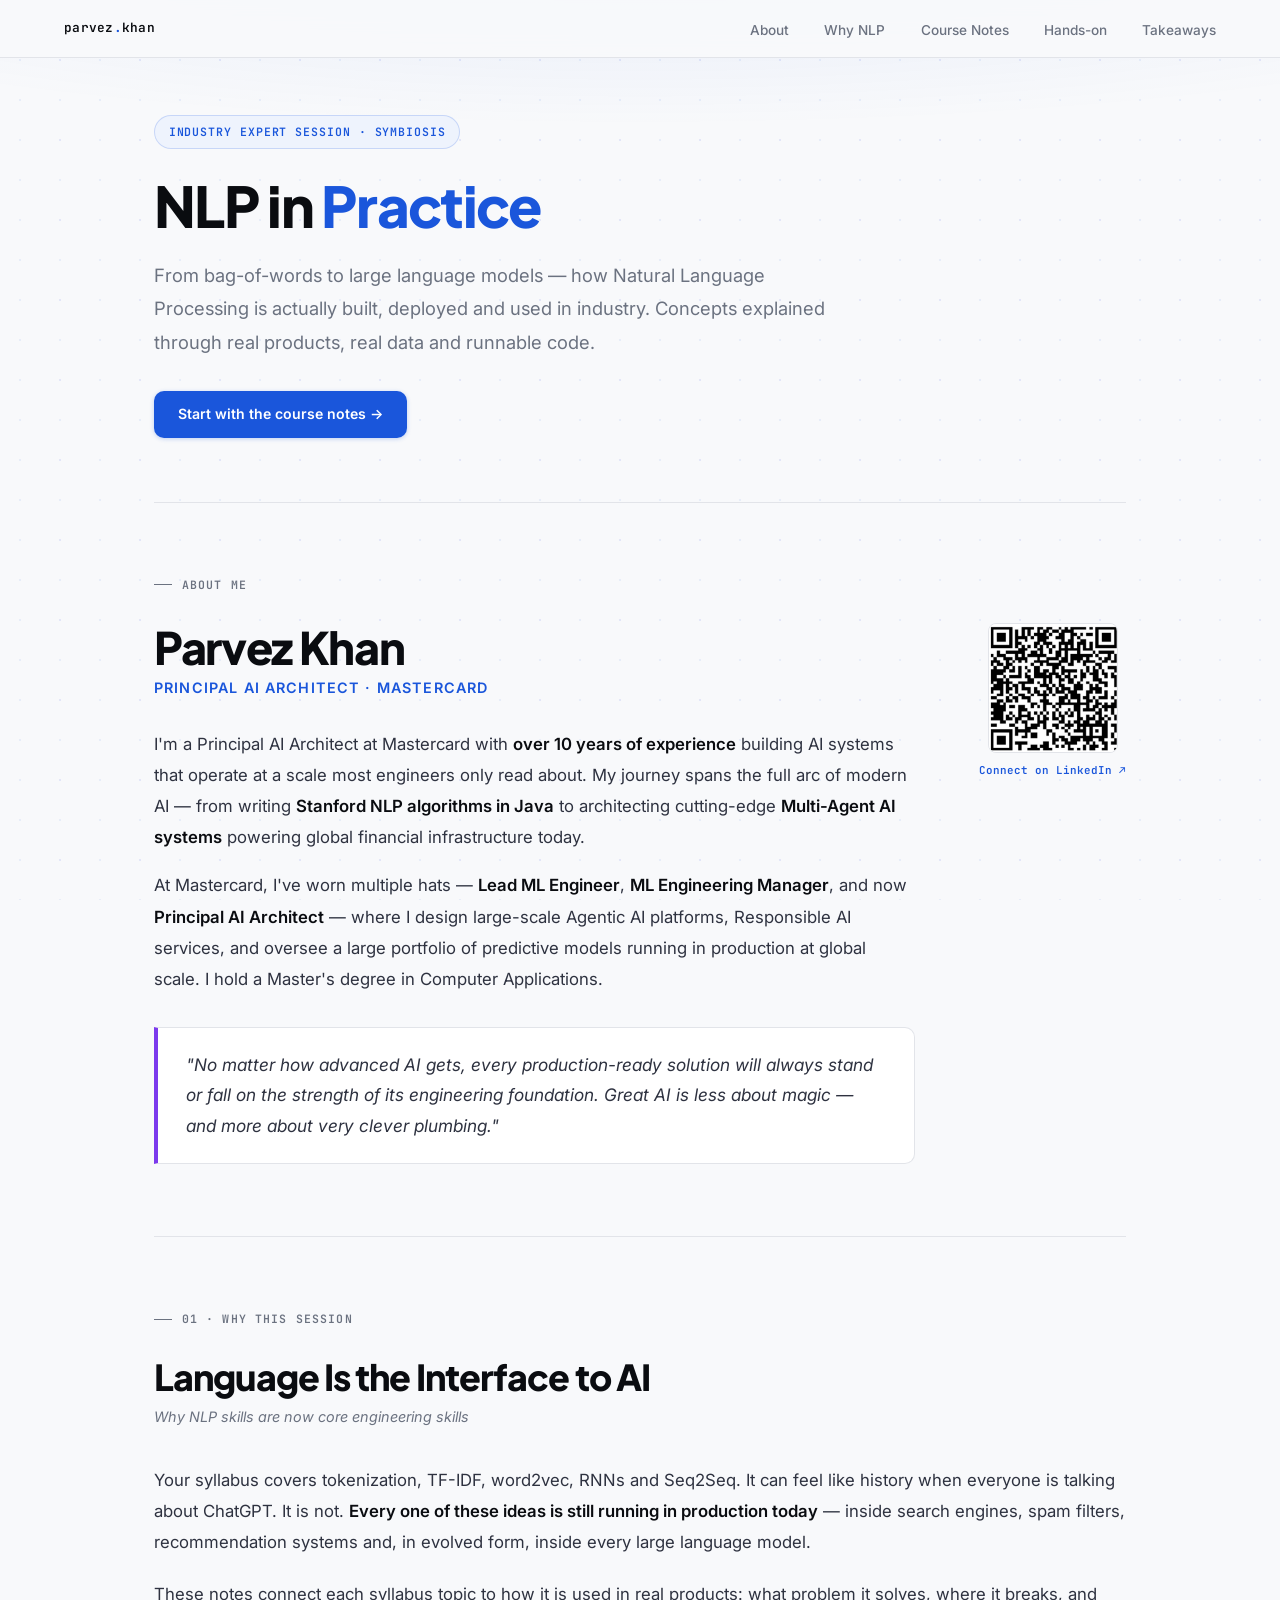
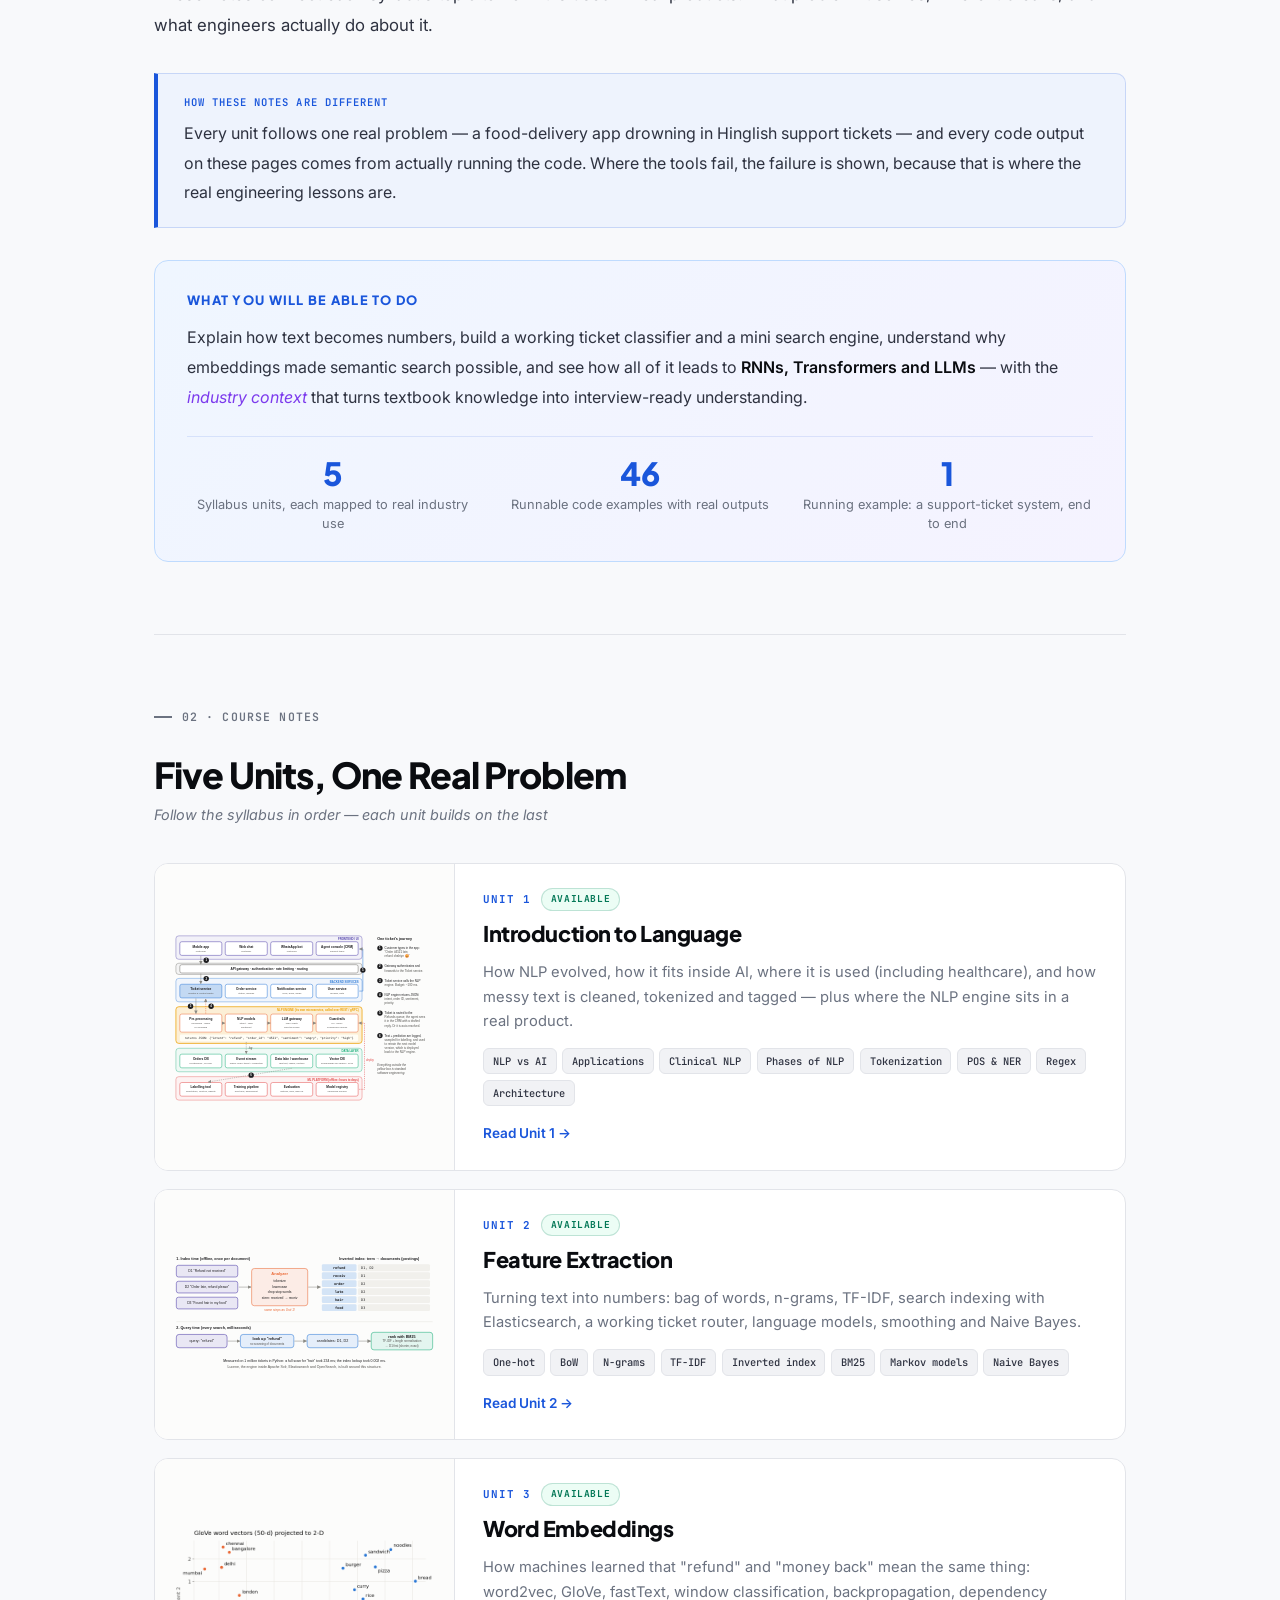
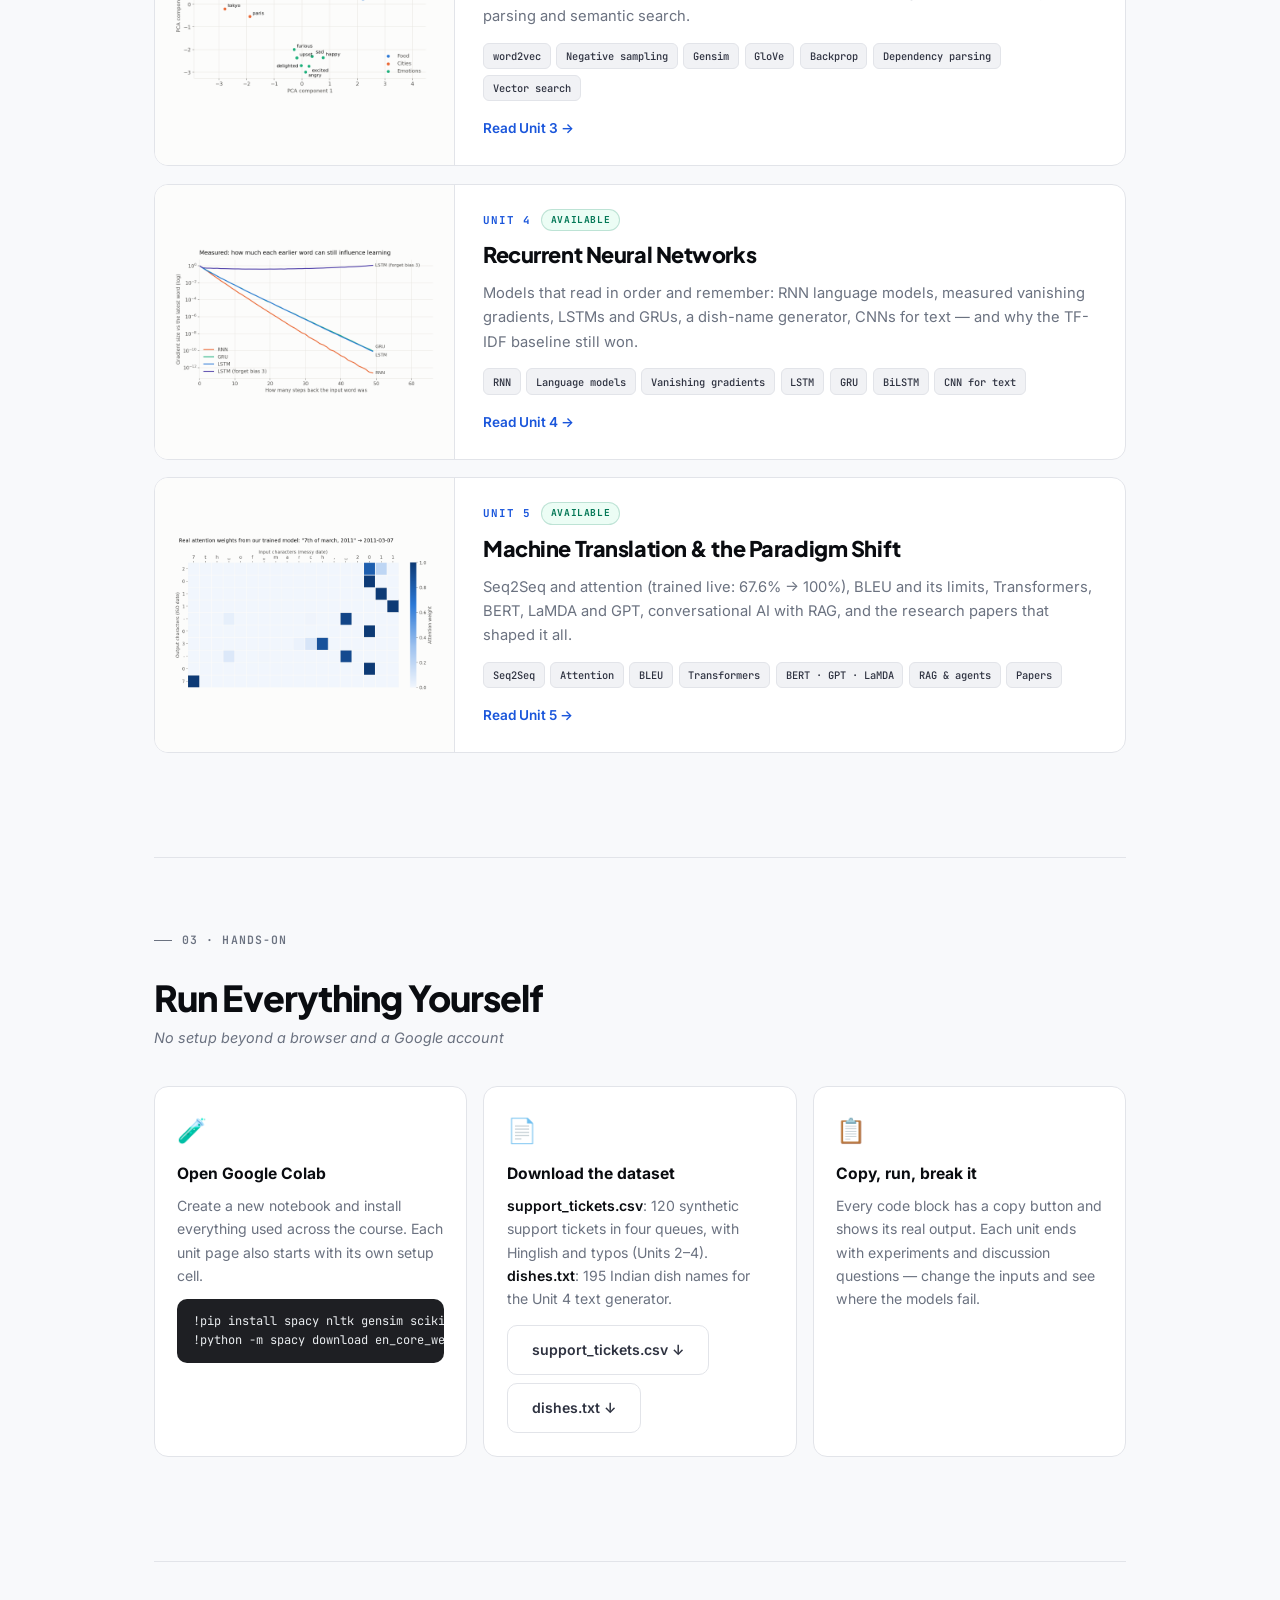
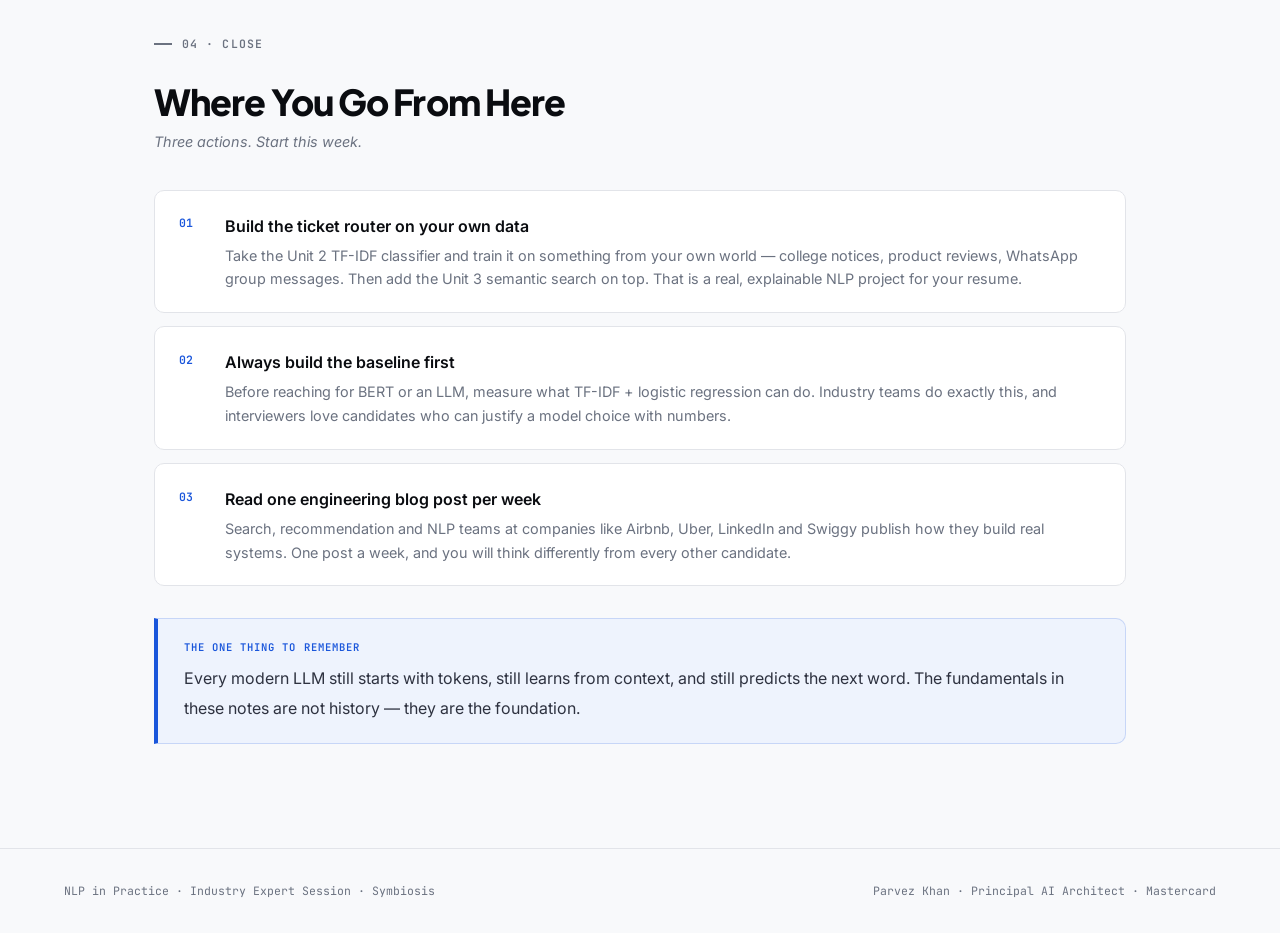
==== commit 6e4bc1ca: "Updated the document" ====
--- a/nlp_session_site/index.html
+++ b/nlp_session_site/index.html
@@ -146,17 +146,6 @@
     .why-stat-num { font-family: 'Plus Jakarta Sans', sans-serif; font-size: 2rem; font-weight: 800; color: var(--accent); line-height: 1; margin-bottom: 0.35rem; }
     .why-stat-label { font-size: 0.8rem; color: var(--ink3); line-height: 1.5; }
 
-    /* AGENDA TIMELINE */
-    .timeline { margin: 2.5rem 0 1.5rem; position: relative; padding-left: 2rem; }
-    .timeline::before { content: ''; position: absolute; left: 7px; top: 8px; bottom: 8px; width: 2px; background: var(--border); }
-    .timeline-item { position: relative; margin-bottom: 1rem; }
-    .timeline-dot { width: 16px; height: 16px; border-radius: 50%; position: absolute; left: -1.9rem; top: 1.35rem; border: 2px solid var(--surface); }
-    .timeline-content { background: var(--surface); border: 1px solid var(--border); border-radius: var(--radius-lg); padding: 1.1rem 1.5rem; transition: box-shadow 0.15s; display: grid; grid-template-columns: 130px 1fr; gap: 1.25rem; }
-    .timeline-content:hover { box-shadow: 0 2px 12px rgba(0,0,0,0.06); }
-    .timeline-era { font-family: 'JetBrains Mono', monospace; font-size: 0.72rem; font-weight: 600; letter-spacing: 0.04em; padding-top: 0.2rem; }
-    .timeline-era small { display: block; color: var(--ink3); font-weight: 500; }
-    .timeline-title { font-family: 'Plus Jakarta Sans', sans-serif; font-size: 1.05rem; font-weight: 800; color: var(--ink); margin-bottom: 0.3rem; letter-spacing: -0.01em; }
-    .timeline-desc { font-size: 0.9rem; color: var(--ink3); line-height: 1.65; margin: 0; }
 
     /* UNIT CARDS */
     .unit-grid { display: grid; grid-template-columns: 1fr; gap: 1.1rem; margin: 2rem 0; }
@@ -217,7 +206,6 @@
       .page-header { padding: 5.5rem 0 3rem; }
       .about-layout { grid-template-columns: 1fr; gap: 1.5rem; }
       .why-stats { grid-template-columns: 1fr; }
-      .timeline-content { grid-template-columns: 1fr; gap: 0.3rem; }
       .why-matters-box { padding: 1.4rem; }
     }
   </style>
@@ -229,7 +217,6 @@
   <ul class="nav-links">
     <li><a href="#about">About</a></li>
     <li><a href="#why">Why NLP</a></li>
-    <li><a href="#agenda">Agenda</a></li>
     <li><a href="#units">Course Notes</a></li>
     <li><a href="#hands-on">Hands-on</a></li>
     <li><a href="#takeaways">Takeaways</a></li>
@@ -245,7 +232,6 @@
     <p class="page-desc">From bag-of-words to large language models — how Natural Language Processing is actually built, deployed and used in industry. Concepts explained through real products, real data and runnable code.</p>
     <div class="header-actions">
       <a class="btn" href="#units">Start with the course notes →</a>
-      <a class="btn ghost" href="agenda.html">View the 2-hour agenda</a>
     </div>
   </header>
 
@@ -295,27 +281,9 @@
     </div>
   </section>
 
-  <!-- 02 AGENDA -->
-  <section class="section" id="agenda">
-    <div class="section-label">02 · Session Agenda</div>
-    <h2>The 2-Hour Session</h2>
-    <div class="section-sub">Fast through the foundations, deep on embeddings, RNNs and the shift to Transformers</div>
-    <div class="timeline">
-      <div class="timeline-item"><div class="timeline-dot" style="background:#868e96"></div><div class="timeline-content"><div class="timeline-era" style="color:#6b7280">0:00 – 0:10<small>10 min</small></div><div><div class="timeline-title">Opening hook</div><p class="timeline-desc">A scene from <em>Her</em> (2013), and one messy Hinglish review through a 2005 keyword filter vs a modern LLM.</p></div></div></div>
-      <div class="timeline-item"><div class="timeline-dot" style="background:#f08c00"></div><div class="timeline-content"><div class="timeline-era" style="color:#b45309">0:10 – 0:25<small>15 min</small></div><div><div class="timeline-title">Fast-forward foundations</div><p class="timeline-desc">The production NLP pipeline, pre-processing, TF-IDF and why it is still the baseline every team must beat.</p></div></div></div>
-      <div class="timeline-item"><div class="timeline-dot" style="background:#1a56db"></div><div class="timeline-content"><div class="timeline-era" style="color:#1a56db">0:25 – 0:50<small>25 min</small></div><div><div class="timeline-title">Word embeddings: the big leap</div><p class="timeline-desc">word2vec, negative sampling, GloVe, fastText — live Gensim demo, semantic search and bias.</p></div></div></div>
-      <div class="timeline-item"><div class="timeline-dot" style="background:#adb5bd"></div><div class="timeline-content"><div class="timeline-era" style="color:#6b7280">0:50 – 0:55<small>5 min</small></div><div><div class="timeline-title">Break &amp; quick questions</div></div></div></div>
-      <div class="timeline-item"><div class="timeline-dot" style="background:#047857"></div><div class="timeline-content"><div class="timeline-era" style="color:#047857">0:55 – 1:07<small>12 min</small></div><div><div class="timeline-title">Neural networks &amp; CNNs for text</div><p class="timeline-desc">Backprop intuition and 1D convolutions as learned n-gram detectors.</p></div></div></div>
-      <div class="timeline-item"><div class="timeline-dot" style="background:#7c3aed"></div><div class="timeline-content"><div class="timeline-era" style="color:#7c3aed">1:07 – 1:27<small>20 min</small></div><div><div class="timeline-title">RNNs, LSTMs &amp; GRUs</div><p class="timeline-desc">Sequence models, vanishing gradients and gated memory — and why they were replaced.</p></div></div></div>
-      <div class="timeline-item"><div class="timeline-dot" style="background:#e8590c"></div><div class="timeline-content"><div class="timeline-era" style="color:#c2410c">1:27 – 1:42<small>15 min</small></div><div><div class="timeline-title">Seq2Seq, attention &amp; the paradigm shift</div><p class="timeline-desc">Machine translation, attention, Transformers, BERT vs GPT.</p></div></div></div>
-      <div class="timeline-item"><div class="timeline-dot" style="background:#1971c2"></div><div class="timeline-content"><div class="timeline-era" style="color:#1971c2">1:42 – 2:00<small>18 min</small></div><div><div class="timeline-title">NLP in industry today &amp; open Q&amp;A</div><p class="timeline-desc">LLMs, RAG, guardrails and evaluation; papers worth reading; skills recruiters look for.</p></div></div></div>
-    </div>
-    <a class="btn ghost" href="agenda.html">Open the detailed agenda →</a>
-  </section>
-
-  <!-- 03 UNITS -->
+  <!-- 02 UNITS -->
   <section class="section" id="units">
-    <div class="section-label">03 · Course Notes</div>
+    <div class="section-label">02 · Course Notes</div>
     <h2>Five Units, One Real Problem</h2>
     <div class="section-sub">Follow the syllabus in order — each unit builds on the last</div>
     <div class="unit-grid">
@@ -378,24 +346,24 @@
     </div>
   </section>
 
-  <!-- 04 HANDS-ON -->
+  <!-- 03 HANDS-ON -->
   <section class="section" id="hands-on">
-    <div class="section-label">04 · Hands-on</div>
+    <div class="section-label">03 · Hands-on</div>
     <h2>Run Everything Yourself</h2>
     <div class="section-sub">No setup beyond a browser and a Google account</div>
     <div class="hands-grid">
       <div class="hands-card">
         <div class="hands-icon">🧪</div>
         <div class="hands-title">Open Google Colab</div>
-        <p class="hands-desc">Create a new notebook and install the libraries used across the units:</p>
-        <pre class="cmd">!pip install spacy nltk gensim scikit-learn pandas
+        <p class="hands-desc">Create a new notebook and install everything used across the course. Each unit page also starts with its own setup cell.</p>
+        <pre class="cmd">!pip install spacy nltk gensim scikit-learn pandas numpy torch transformers sentencepiece
 !python -m spacy download en_core_web_sm</pre>
       </div>
       <div class="hands-card">
         <div class="hands-icon">📄</div>
         <div class="hands-title">Download the dataset</div>
-        <p class="hands-desc">120 synthetic support tickets in four queues, with Hinglish and typos. Used in Units 2, 3 and 4.</p>
-        <p style="margin-top:0.9rem"><a class="btn ghost" href="static/data/support_tickets.csv" download>support_tickets.csv ↓</a></p>
+        <p class="hands-desc"><strong>support_tickets.csv</strong>: 120 synthetic support tickets in four queues, with Hinglish and typos (Units 2–4). <strong>dishes.txt</strong>: 195 Indian dish names for the Unit 4 text generator.</p>
+        <p style="margin-top:0.9rem;display:flex;flex-wrap:wrap;gap:0.5rem"><a class="btn ghost" href="static/data/support_tickets.csv" download>support_tickets.csv ↓</a><a class="btn ghost" href="static/data/dishes.txt" download>dishes.txt ↓</a></p>
       </div>
       <div class="hands-card">
         <div class="hands-icon">📋</div>
@@ -405,9 +373,9 @@
     </div>
   </section>
 
-  <!-- 05 TAKEAWAYS -->
+  <!-- 04 TAKEAWAYS -->
   <section class="section" id="takeaways">
-    <div class="section-label">05 · Close</div>
+    <div class="section-label">04 · Close</div>
     <h2>Where You Go From Here</h2>
     <div class="section-sub">Three actions. Start this week.</div>
     <ul class="takeaway-list">
